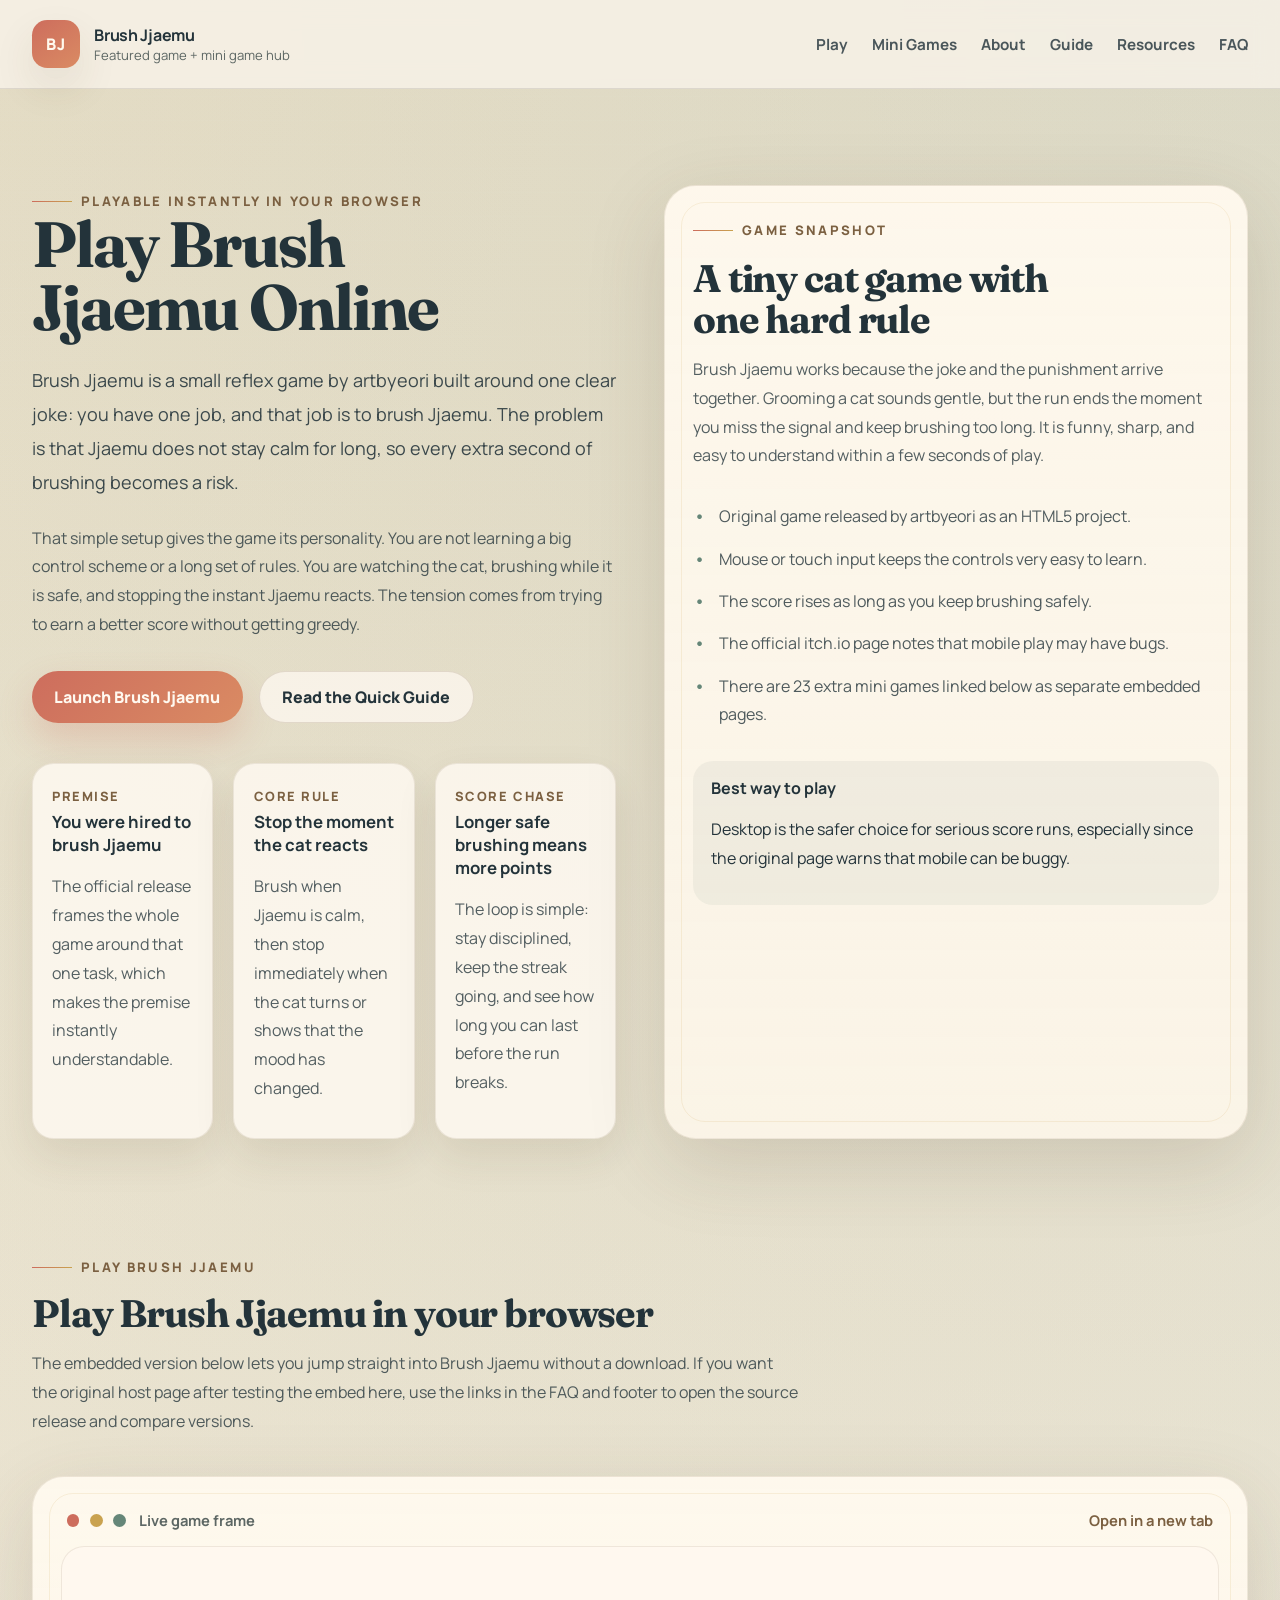
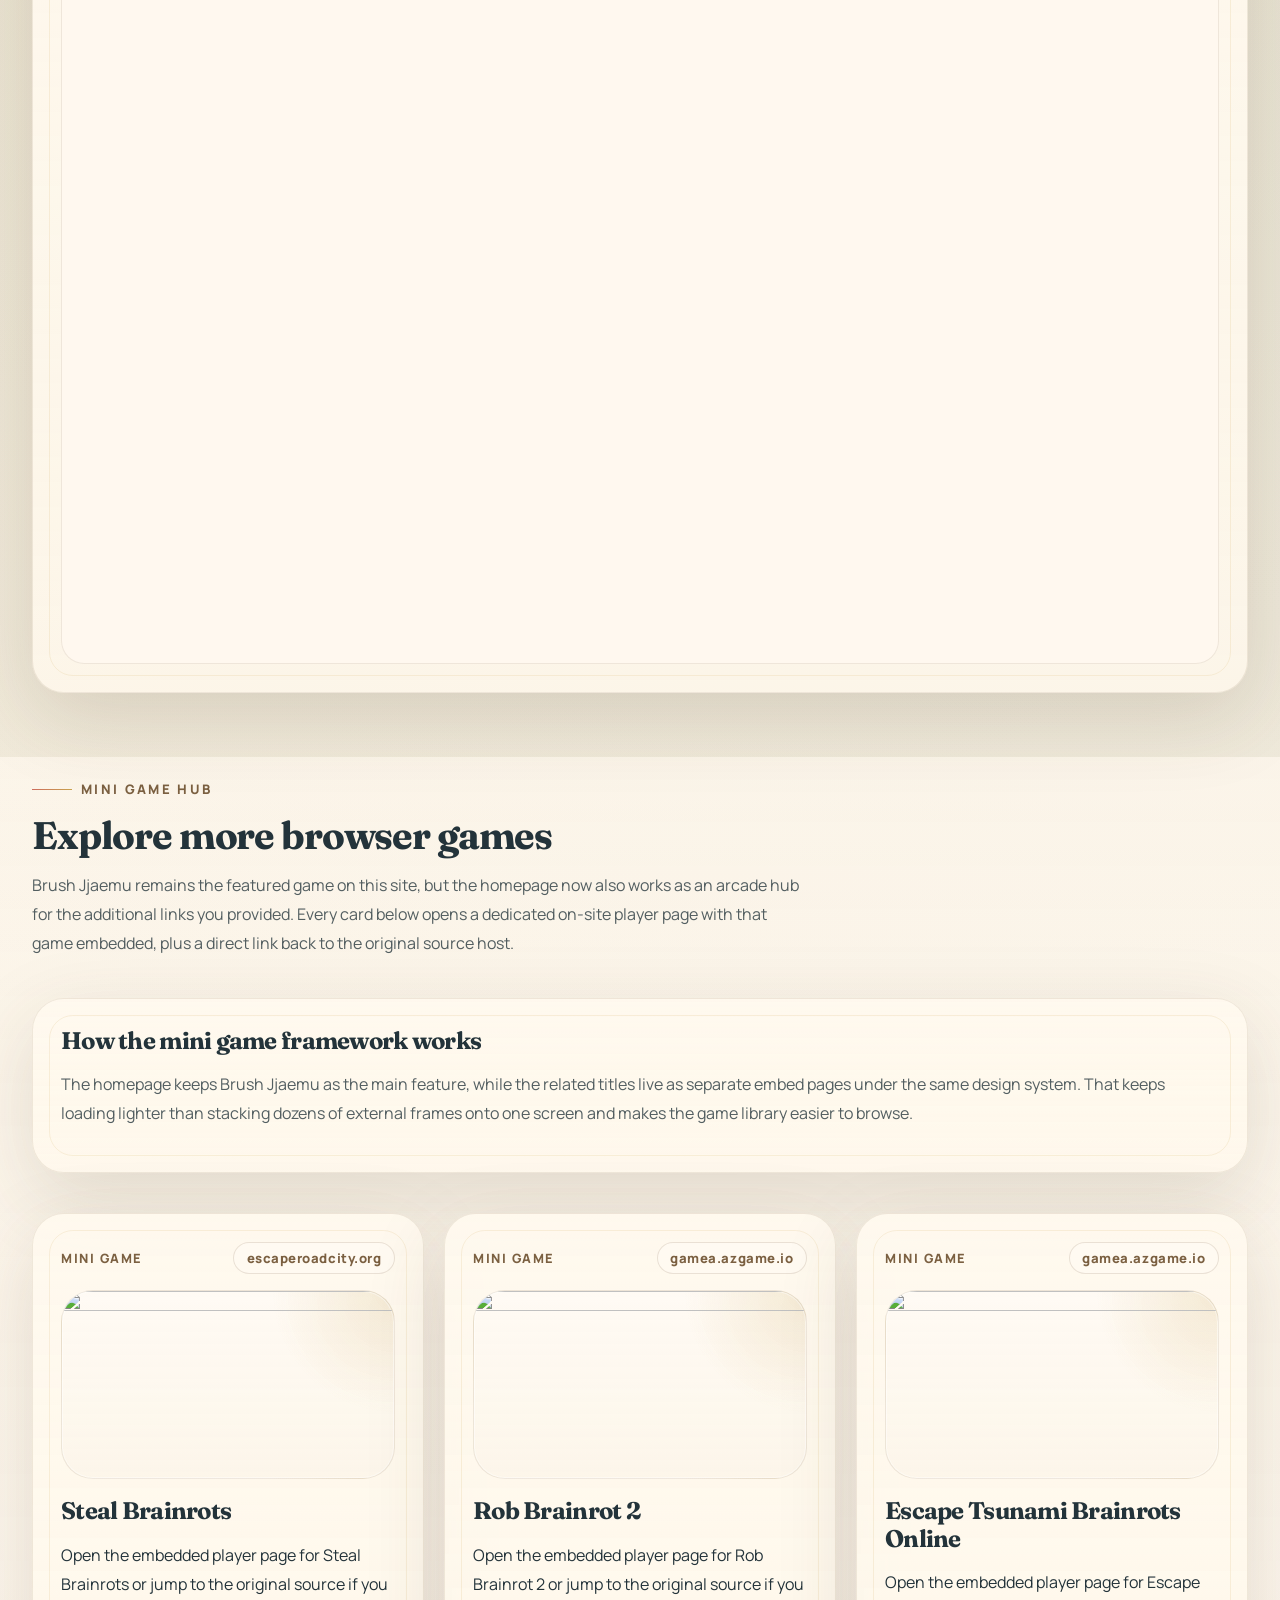
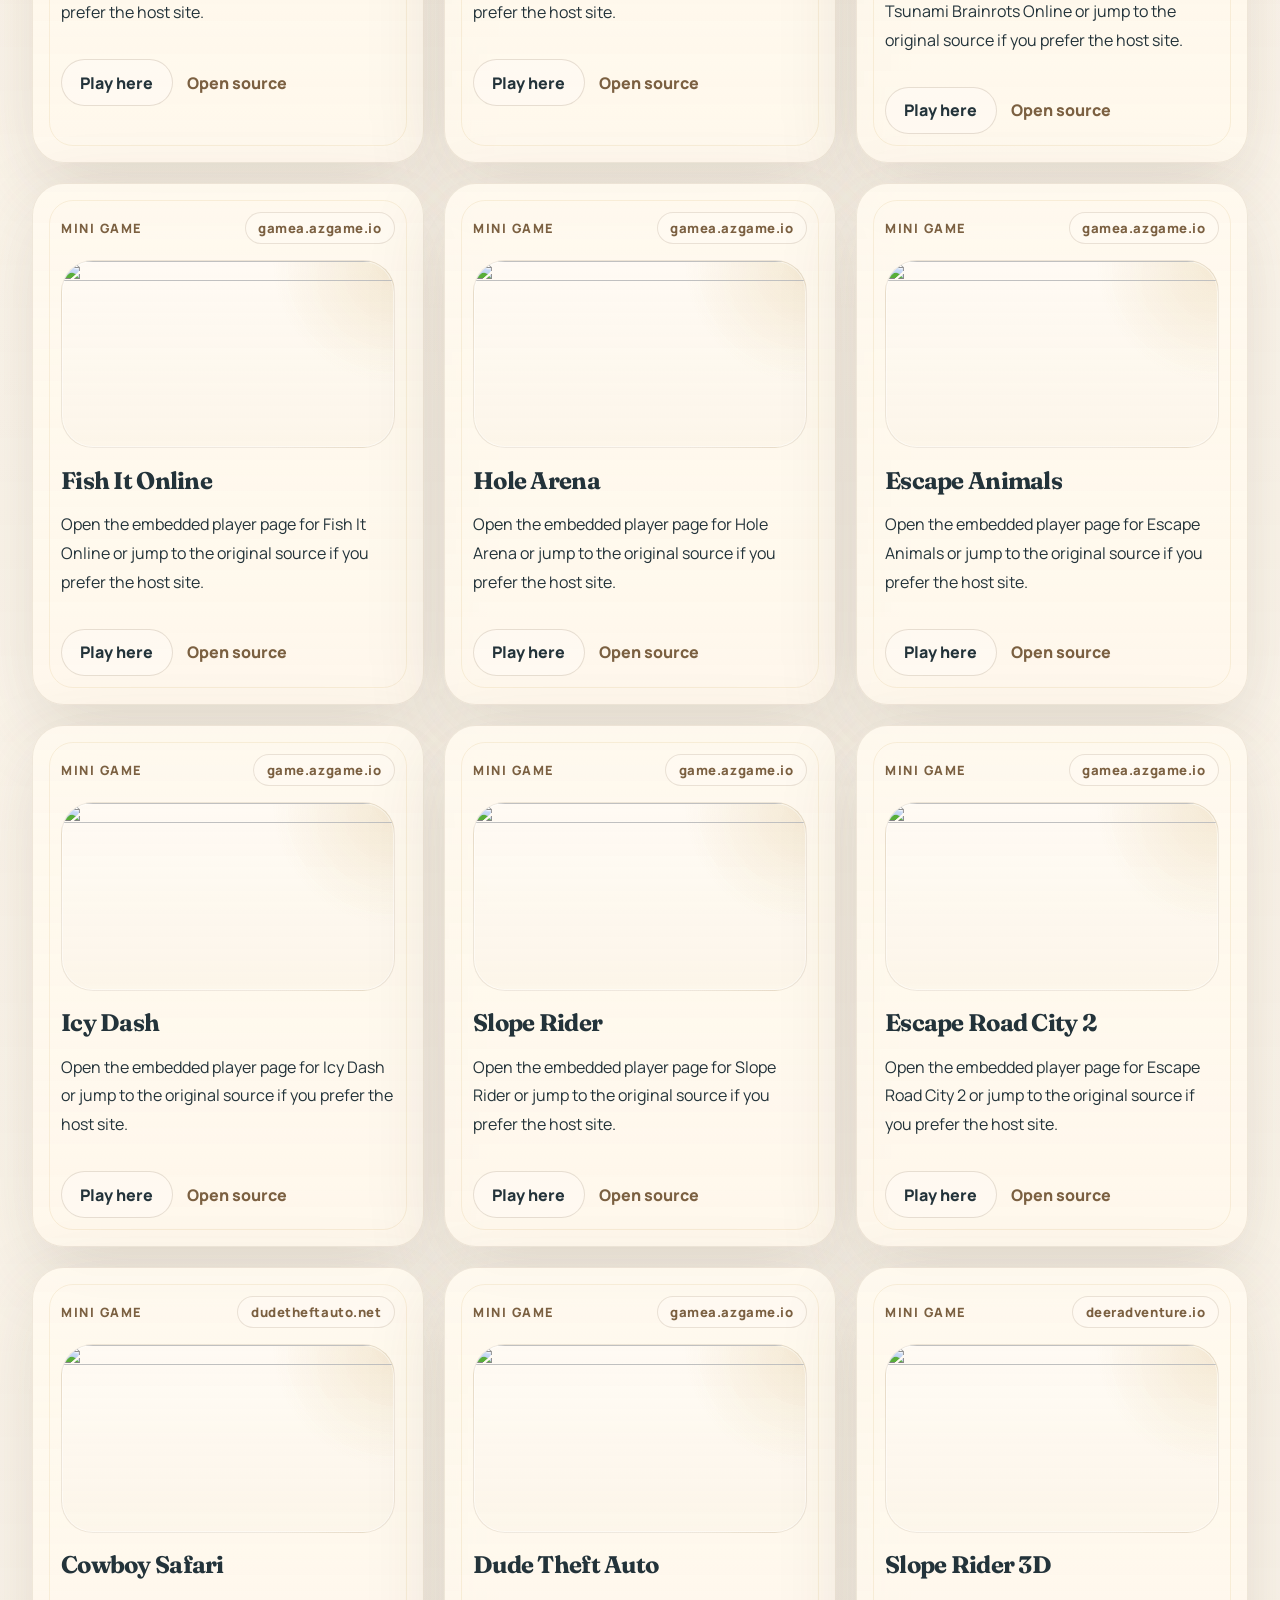
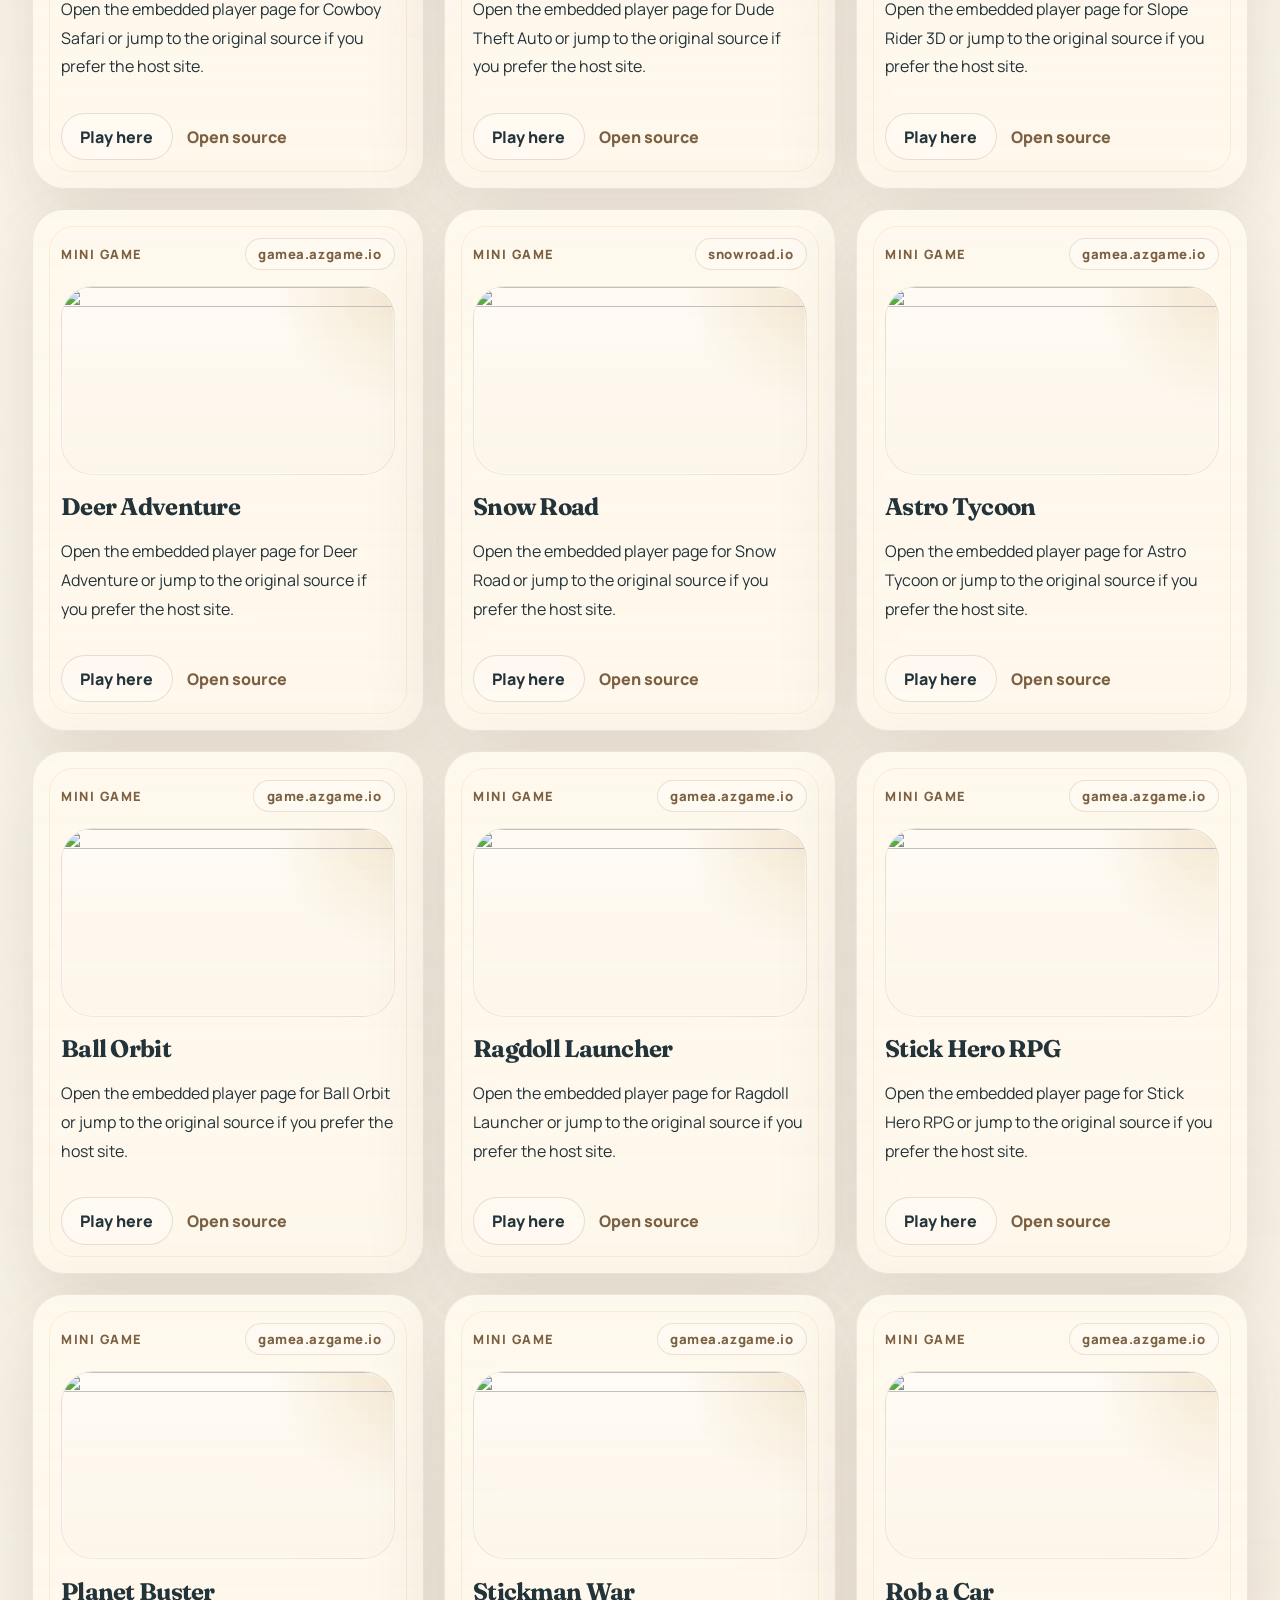
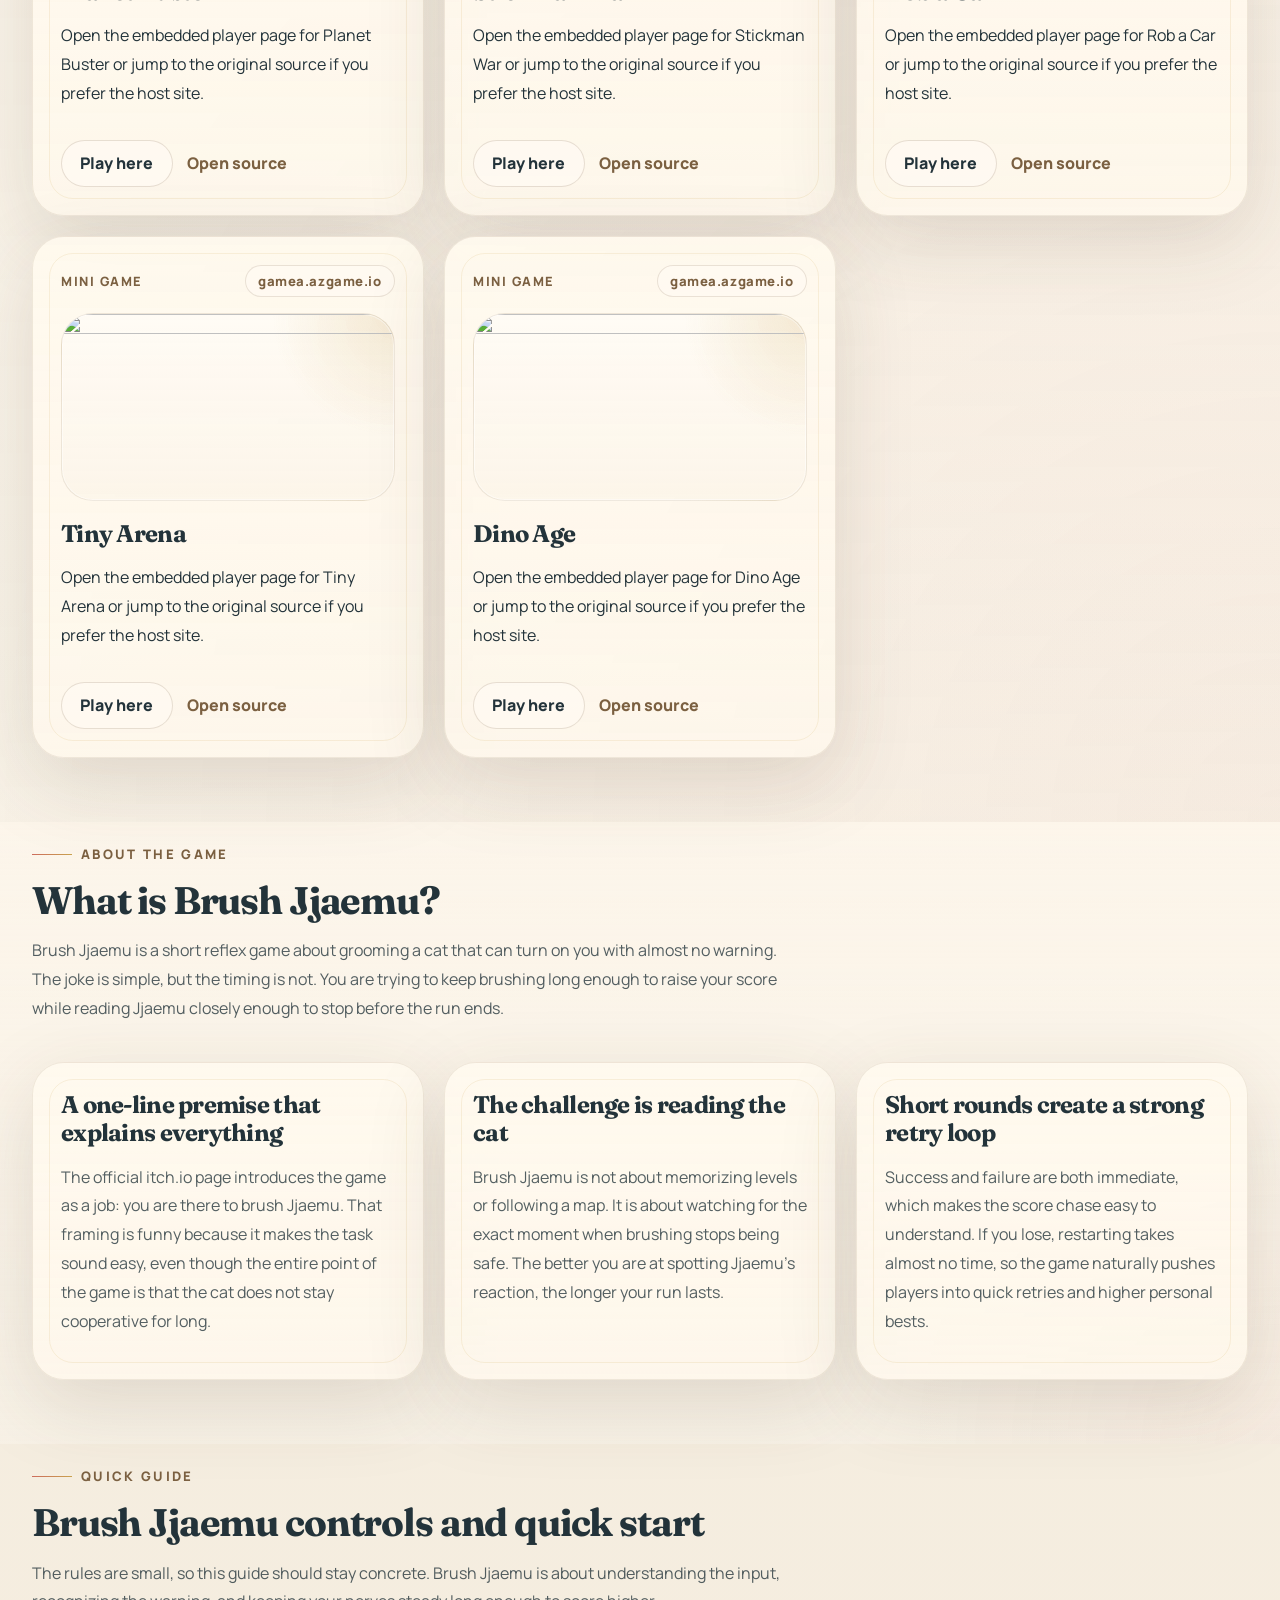
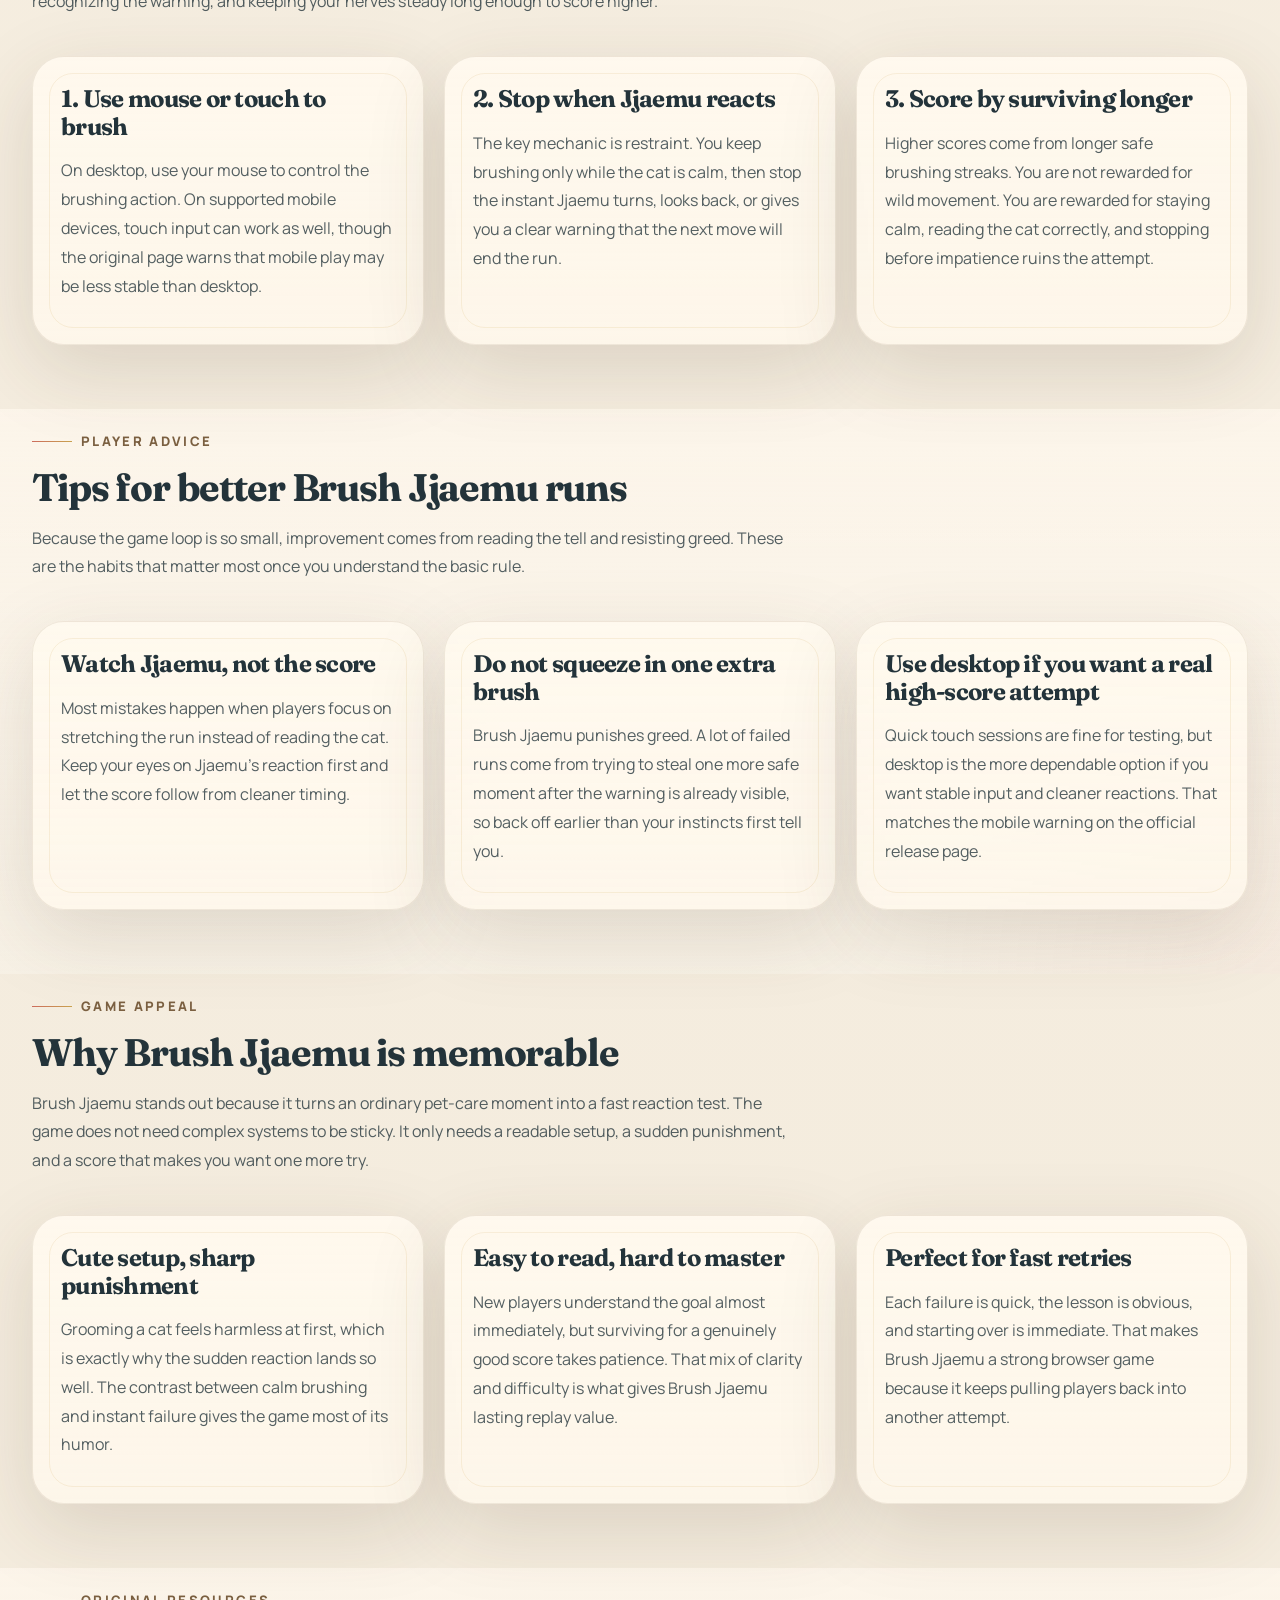
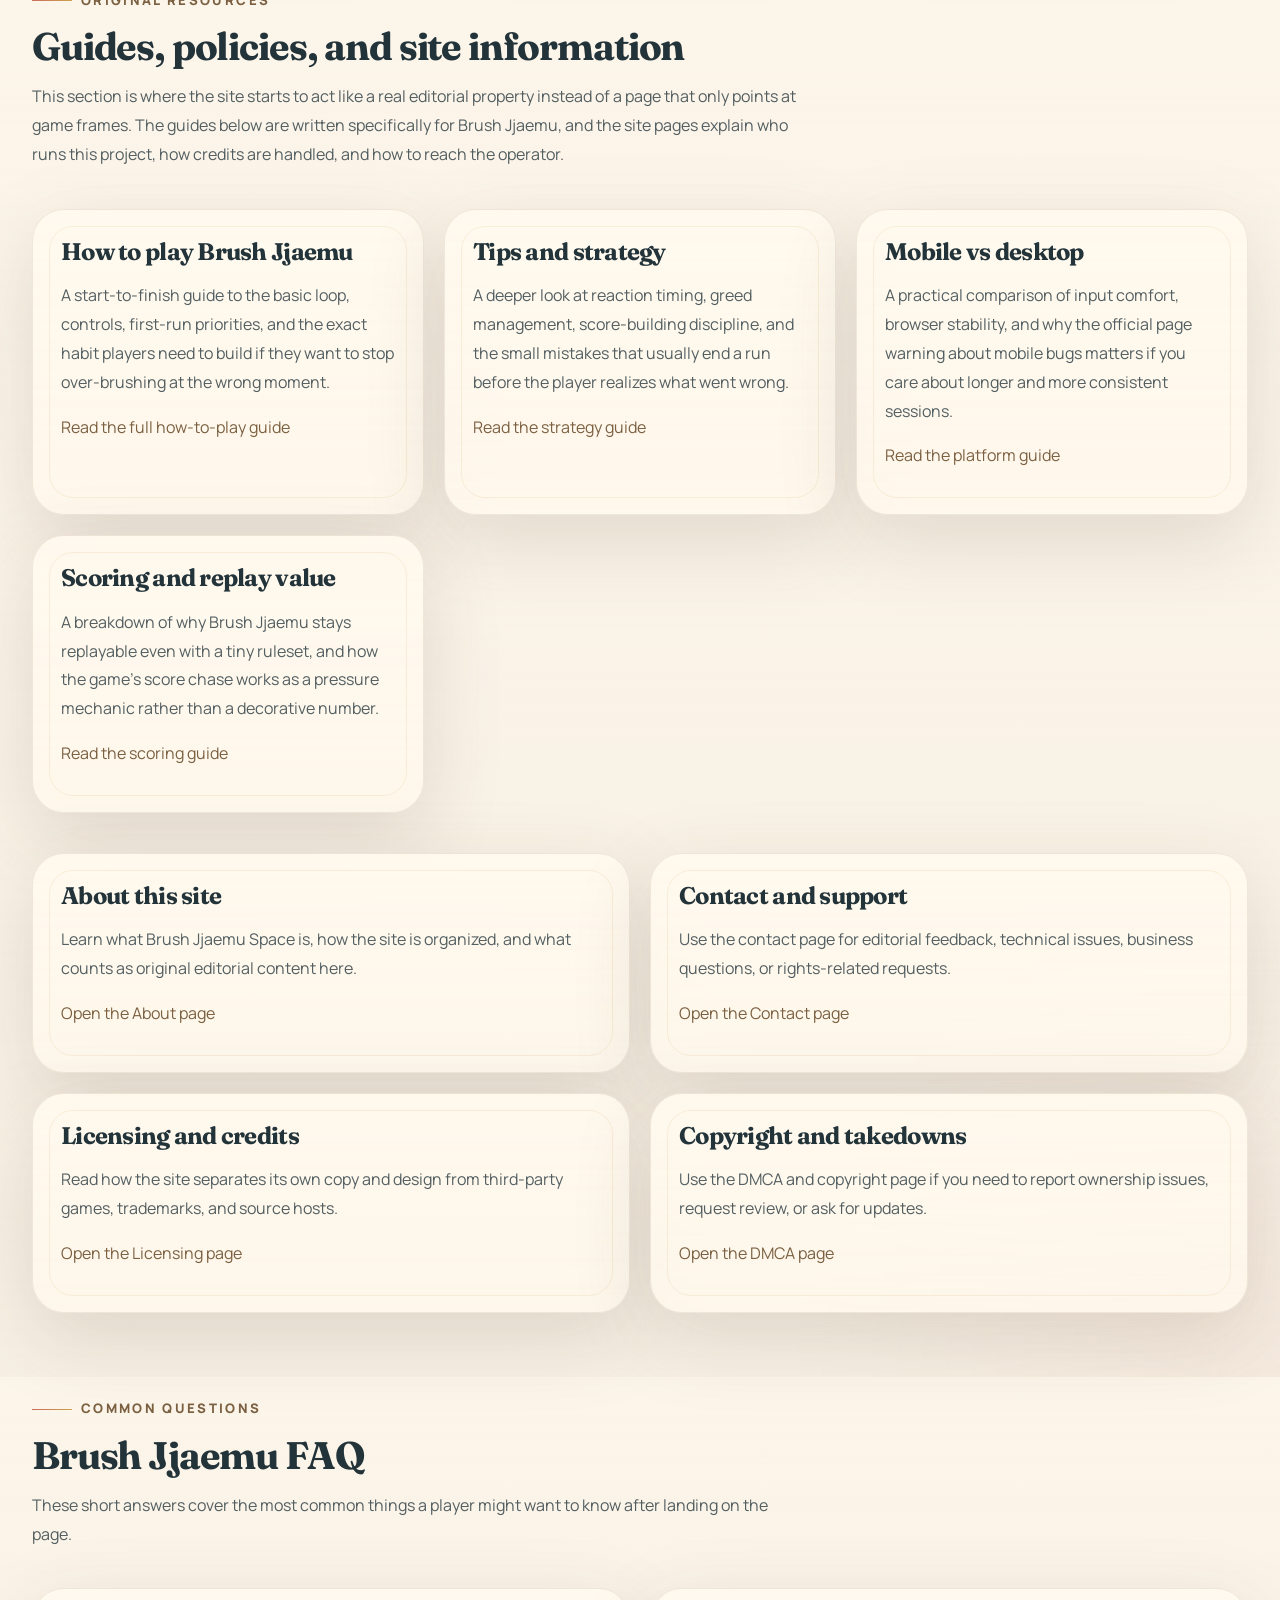
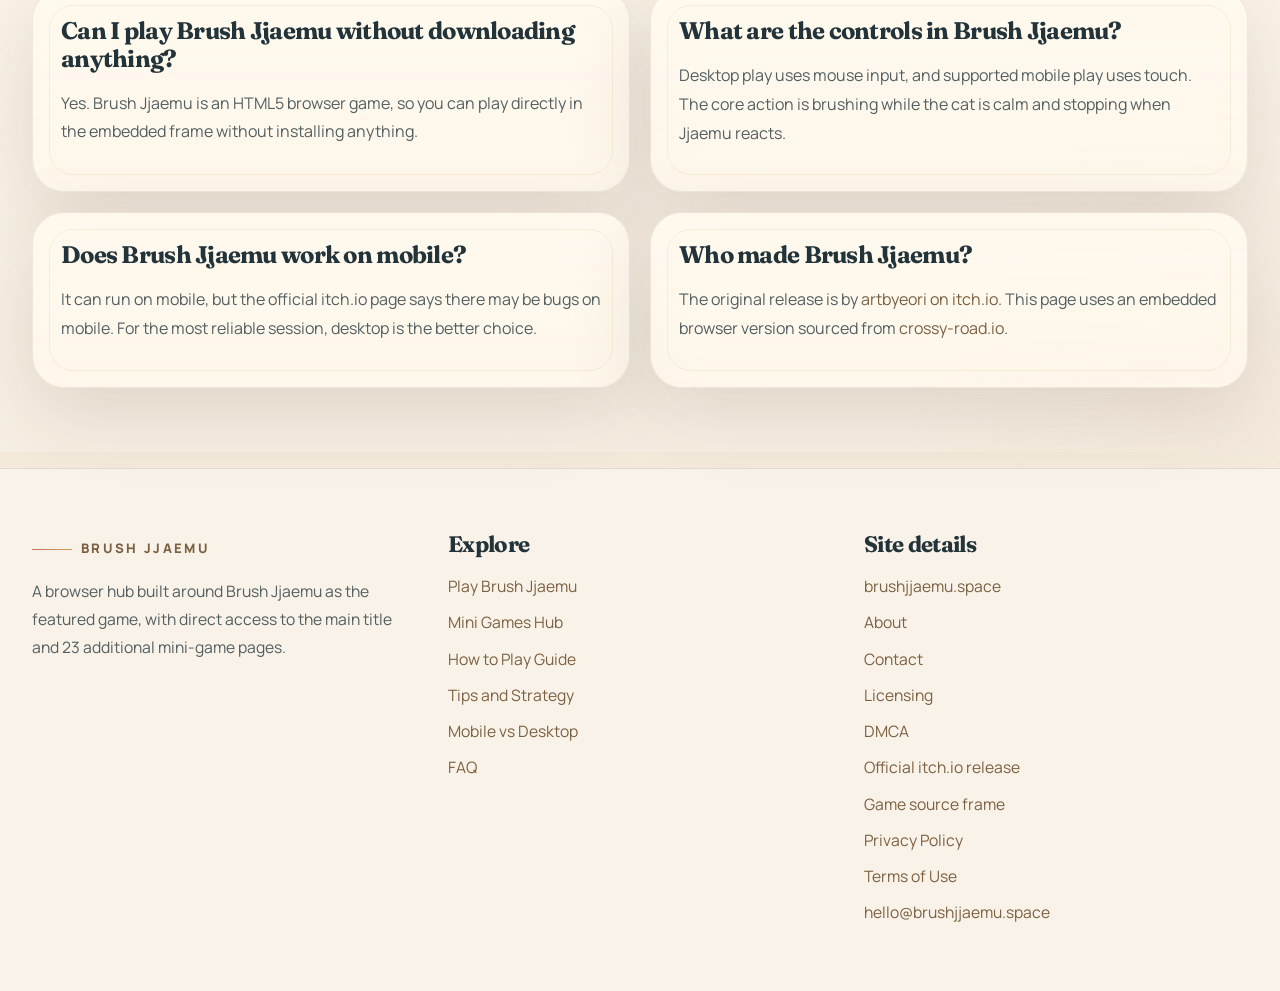
==== index.html @ f18685a0 "Add files via upload" ====
﻿<!DOCTYPE html>
<html lang="en-US">
<head>
  <meta charset="UTF-8">
  <meta name="viewport" content="width=device-width, initial-scale=1.0">
  <title>Brush Jjaemu | Play Online and Explore Mini Games</title>
  <meta
    name="description"
    content="Play Brush Jjaemu online, then explore 23 additional browser mini games through a static arcade hub with embedded player pages and source links."
  >
  <meta name="robots" content="index,follow,max-image-preview:large,max-snippet:-1,max-video-preview:-1">
  <meta name="theme-color" content="#f6efe2">
  <meta name="keywords" content="Brush Jjaemu, play Brush Jjaemu online, mini games hub, browser games, cat brushing game, reflex game, artbyeori">
  <link rel="canonical" href="https://brushjjaemu.space/">
  <link rel="icon" href="/favicon.svg" type="image/svg+xml">
  <link rel="preconnect" href="https://fonts.googleapis.com">
  <link rel="preconnect" href="https://fonts.gstatic.com" crossorigin>
  <link
    rel="stylesheet"
    href="https://fonts.googleapis.com/css2?family=Fraunces:opsz,wght@9..144,600;9..144,700&family=Manrope:wght@400;500;600;700;800&display=swap"
  >
  <meta property="og:locale" content="en_US">
  <meta property="og:type" content="website">
  <meta property="og:title" content="Brush Jjaemu | Play Online and Explore Mini Games">
  <meta
    property="og:description"
    content="Play Brush Jjaemu online as the featured title, then browse 23 additional mini games through dedicated embedded player pages."
  >
  <meta property="og:url" content="https://brushjjaemu.space/">
  <meta property="og:site_name" content="Brush Jjaemu">
  <meta name="twitter:card" content="summary_large_image">
  <meta name="twitter:title" content="Brush Jjaemu | Play Online and Explore Mini Games">
  <meta
    name="twitter:description"
    content="Play Brush Jjaemu online and use the on-site arcade hub to jump into 23 more browser mini games."
  >
  <link rel="stylesheet" href="styles.css">
</head>
<body>
  <a class="skip-link" href="#main-content">Skip to content</a>

  <div class="site-shell">
    <header class="site-header border-bottom">
      <div class="mx-auto flex max-w-7xl items-center justify-between px-6 py-5 lg:px-8">
        <a class="brand-lockup" href="/" aria-label="Brush Jjaemu home">
          <span class="brand-mark">BJ</span>
          <span class="brand-text">
            <strong>Brush Jjaemu</strong>
            <span>Featured game + mini game hub</span>
          </span>
        </a>

        <nav class="hidden md:flex nav-row" aria-label="Primary">
          <a class="nav-link" href="#play">Play</a>
          <a class="nav-link" href="#mini-games">Mini Games</a>
          <a class="nav-link" href="#about">About</a>
          <a class="nav-link" href="#guide">Guide</a>
          <a class="nav-link" href="#resources">Resources</a>
          <a class="nav-link" href="#faq">FAQ</a>
        </nav>
      </div>
    </header>

    <main id="main-content">
      <section class="hero-section">
        <div class="mx-auto grid max-w-7xl gap-12 px-6 py-16 lg:grid-cols-2 lg:px-8 lg:py-24">
          <div class="hero-copy">
            <p class="eyebrow">Playable instantly in your browser</p>
            <h1>Play Brush Jjaemu Online</h1>
            <p class="lead mt-6">
              Brush Jjaemu is a small reflex game by artbyeori built around one clear joke: you have one job, and that
              job is to brush Jjaemu. The problem is that Jjaemu does not stay calm for long, so every extra second of
              brushing becomes a risk.
            </p>
            <p class="body-copy mt-6">
              That simple setup gives the game its personality. You are not learning a big control scheme or a long set
              of rules. You are watching the cat, brushing while it is safe, and stopping the instant Jjaemu reacts.
              The tension comes from trying to earn a better score without getting greedy.
            </p>

            <div class="mt-8 cta-row">
              <a class="btn-primary" href="#play">Launch Brush Jjaemu</a>
              <a class="btn-secondary" href="#guide">Read the Quick Guide</a>
            </div>

            <div class="stats-grid mt-10">
              <article class="stat-card">
                <span class="stat-label">Premise</span>
                <strong>You were hired to brush Jjaemu</strong>
                <p>The official release frames the whole game around that one task, which makes the premise instantly understandable.</p>
              </article>
              <article class="stat-card">
                <span class="stat-label">Core rule</span>
                <strong>Stop the moment the cat reacts</strong>
                <p>Brush when Jjaemu is calm, then stop immediately when the cat turns or shows that the mood has changed.</p>
              </article>
              <article class="stat-card">
                <span class="stat-label">Score chase</span>
                <strong>Longer safe brushing means more points</strong>
                <p>The loop is simple: stay disciplined, keep the streak going, and see how long you can last before the run breaks.</p>
              </article>
            </div>
          </div>

          <aside class="hero-panel rounded-3xl">
            <p class="eyebrow">Game snapshot</p>
            <h2 class="panel-title">A tiny cat game with one hard rule</h2>
            <p class="body-copy mt-4">
              Brush Jjaemu works because the joke and the punishment arrive together. Grooming a cat sounds gentle, but
              the run ends the moment you miss the signal and keep brushing too long. It is funny, sharp, and easy to
              understand within a few seconds of play.
            </p>
            <ul class="feature-list mt-8">
              <li>Original game released by artbyeori as an HTML5 project.</li>
              <li>Mouse or touch input keeps the controls very easy to learn.</li>
              <li>The score rises as long as you keep brushing safely.</li>
              <li>The official itch.io page notes that mobile play may have bugs.</li>
              <li>There are 23 extra mini games linked below as separate embedded pages.</li>
            </ul>
            <div class="note-card mt-8">
              <strong>Best way to play</strong>
              <p>Desktop is the safer choice for serious score runs, especially since the original page warns that mobile can be buggy.</p>
            </div>
          </aside>
        </div>
      </section>

      <section id="play" class="section-shell">
        <div class="mx-auto max-w-7xl px-6 lg:px-8">
          <div class="section-intro max-w-3xl">
            <p class="eyebrow">Play Brush Jjaemu</p>
            <h2>Play Brush Jjaemu in your browser</h2>
            <p class="body-copy mt-4">
              The embedded version below lets you jump straight into Brush Jjaemu without a download. If you want the
              original host page after testing the embed here, use the links in the FAQ and footer to open the source
              release and compare versions.
            </p>
          </div>

          <div class="game-shell rounded-3xl mt-10">
            <div class="game-toolbar">
              <span class="toolbar-dot"></span>
              <span class="toolbar-dot"></span>
              <span class="toolbar-dot"></span>
              <span class="toolbar-label">Live game frame</span>
              <a class="toolbar-link" href="https://crossy-road.io/brush-jjaemu.embed" target="_blank" rel="noopener noreferrer">
                Open in a new tab
              </a>
            </div>
            <div class="iframe-wrap">
              <iframe
                src="https://crossy-road.io/brush-jjaemu.embed"
                title="Play Brush Jjaemu online"
                loading="eager"
                allowfullscreen
                referrerpolicy="strict-origin-when-cross-origin"
              ></iframe>
            </div>
          </div>
        </div>
      </section>

      <section id="mini-games" class="section-shell section-wash">
        <div class="mx-auto max-w-7xl px-6 lg:px-8">
          <div class="section-intro max-w-3xl">
            <p class="eyebrow">Mini game hub</p>
            <h2>Explore more browser games</h2>
            <p class="body-copy mt-4">
              Brush Jjaemu remains the featured game on this site, but the homepage now also works as an arcade hub for
              the additional links you provided. Every card below opens a dedicated on-site player page with that game
              embedded, plus a direct link back to the original source host.
            </p>
          </div>

          <div class="content-card rounded-3xl compact-card mt-10">
            <h3>How the mini game framework works</h3>
            <p>
              The homepage keeps Brush Jjaemu as the main feature, while the related titles live as separate embed pages
              under the same design system. That keeps loading lighter than stacking dozens of external frames onto one
              screen and makes the game library easier to browse.
            </p>
          </div>

          <div class="mini-game-grid mt-10">
            <article class="game-link-card rounded-3xl">
              <div class="game-link-top">
                <span class="stat-label">Mini game</span>
                <span class="source-badge">escaperoadcity.org</span>
              </div>
              <figure class="game-thumb rounded-3xl">
                <img src="images/game-covers/steal-brainrots.svg" alt="" loading="lazy" decoding="async">
              </figure>
              <h3>Steal Brainrots</h3>
              <p>Open the embedded player page for Steal Brainrots or jump to the original source if you prefer the host site.</p>
              <div class="link-row mt-8">
                <a class="btn-secondary small-btn" href="games/steal-brainrots.html">Play here</a>
                <a class="inline-link" href="https://gamea.azgame.io/steal-brainrots/" target="_blank" rel="noopener noreferrer">Open source</a>
              </div>
            </article>
            <article class="game-link-card rounded-3xl">
              <div class="game-link-top">
                <span class="stat-label">Mini game</span>
                <span class="source-badge">gamea.azgame.io</span>
              </div>
              <figure class="game-thumb rounded-3xl">
                <img src="images/game-covers/rob-brainrot-2.svg" alt="" loading="lazy" decoding="async">
              </figure>
              <h3>Rob Brainrot 2</h3>
              <p>Open the embedded player page for Rob Brainrot 2 or jump to the original source if you prefer the host site.</p>
              <div class="link-row mt-8">
                <a class="btn-secondary small-btn" href="games/rob-brainrot-2.html">Play here</a>
                <a class="inline-link" href="https://gamea.azgame.io/rob-brainrot-2/" target="_blank" rel="noopener noreferrer">Open source</a>
              </div>
            </article>
            <article class="game-link-card rounded-3xl">
              <div class="game-link-top">
                <span class="stat-label">Mini game</span>
                <span class="source-badge">gamea.azgame.io</span>
              </div>
              <figure class="game-thumb rounded-3xl">
                <img src="images/game-covers/escape-tsunami-brainrots-online.svg" alt="" loading="lazy" decoding="async">
              </figure>
              <h3>Escape Tsunami Brainrots Online</h3>
              <p>Open the embedded player page for Escape Tsunami Brainrots Online or jump to the original source if you prefer the host site.</p>
              <div class="link-row mt-8">
                <a class="btn-secondary small-btn" href="games/escape-tsunami-brainrots-online.html">Play here</a>
                <a class="inline-link" href="https://gamea.azgame.io/escape-tsunami-brainrots-online/" target="_blank" rel="noopener noreferrer">Open source</a>
              </div>
            </article>
            <article class="game-link-card rounded-3xl">
              <div class="game-link-top">
                <span class="stat-label">Mini game</span>
                <span class="source-badge">gamea.azgame.io</span>
              </div>
              <figure class="game-thumb rounded-3xl">
                <img src="images/game-covers/fish-it-online.svg" alt="" loading="lazy" decoding="async">
              </figure>
              <h3>Fish It Online</h3>
              <p>Open the embedded player page for Fish It Online or jump to the original source if you prefer the host site.</p>
              <div class="link-row mt-8">
                <a class="btn-secondary small-btn" href="games/fish-it-online.html">Play here</a>
                <a class="inline-link" href="https://gamea.azgame.io/fish-it-online/" target="_blank" rel="noopener noreferrer">Open source</a>
              </div>
            </article>
            <article class="game-link-card rounded-3xl">
              <div class="game-link-top">
                <span class="stat-label">Mini game</span>
                <span class="source-badge">gamea.azgame.io</span>
              </div>
              <figure class="game-thumb rounded-3xl">
                <img src="images/game-covers/hole-arena.svg" alt="" loading="lazy" decoding="async">
              </figure>
              <h3>Hole Arena</h3>
              <p>Open the embedded player page for Hole Arena or jump to the original source if you prefer the host site.</p>
              <div class="link-row mt-8">
                <a class="btn-secondary small-btn" href="games/hole-arena.html">Play here</a>
                <a class="inline-link" href="https://gamea.azgame.io/hole-arena/" target="_blank" rel="noopener noreferrer">Open source</a>
              </div>
            </article>
            <article class="game-link-card rounded-3xl">
              <div class="game-link-top">
                <span class="stat-label">Mini game</span>
                <span class="source-badge">gamea.azgame.io</span>
              </div>
              <figure class="game-thumb rounded-3xl">
                <img src="images/game-covers/escape-animals.svg" alt="" loading="lazy" decoding="async">
              </figure>
              <h3>Escape Animals</h3>
              <p>Open the embedded player page for Escape Animals or jump to the original source if you prefer the host site.</p>
              <div class="link-row mt-8">
                <a class="btn-secondary small-btn" href="games/escape-animals.html">Play here</a>
                <a class="inline-link" href="https://gamea.azgame.io/escape-animals/" target="_blank" rel="noopener noreferrer">Open source</a>
              </div>
            </article>
            <article class="game-link-card rounded-3xl">
              <div class="game-link-top">
                <span class="stat-label">Mini game</span>
                <span class="source-badge">game.azgame.io</span>
              </div>
              <figure class="game-thumb rounded-3xl">
                <img src="images/game-covers/icy-dash.svg" alt="" loading="lazy" decoding="async">
              </figure>
              <h3>Icy Dash</h3>
              <p>Open the embedded player page for Icy Dash or jump to the original source if you prefer the host site.</p>
              <div class="link-row mt-8">
                <a class="btn-secondary small-btn" href="games/icy-dash.html">Play here</a>
                <a class="inline-link" href="https://game.azgame.io/icy-dash/" target="_blank" rel="noopener noreferrer">Open source</a>
              </div>
            </article>
            <article class="game-link-card rounded-3xl">
              <div class="game-link-top">
                <span class="stat-label">Mini game</span>
                <span class="source-badge">game.azgame.io</span>
              </div>
              <figure class="game-thumb rounded-3xl">
                <img src="images/game-covers/slope-rider.svg" alt="" loading="lazy" decoding="async">
              </figure>
              <h3>Slope Rider</h3>
              <p>Open the embedded player page for Slope Rider or jump to the original source if you prefer the host site.</p>
              <div class="link-row mt-8">
                <a class="btn-secondary small-btn" href="games/slope-rider.html">Play here</a>
                <a class="inline-link" href="https://game.azgame.io/slope-rider/" target="_blank" rel="noopener noreferrer">Open source</a>
              </div>
            </article>
            <article class="game-link-card rounded-3xl">
              <div class="game-link-top">
                <span class="stat-label">Mini game</span>
                <span class="source-badge">gamea.azgame.io</span>
              </div>
              <figure class="game-thumb rounded-3xl">
                <img src="images/game-covers/escape-road-city-2.svg" alt="" loading="lazy" decoding="async">
              </figure>
              <h3>Escape Road City 2</h3>
              <p>Open the embedded player page for Escape Road City 2 or jump to the original source if you prefer the host site.</p>
              <div class="link-row mt-8">
                <a class="btn-secondary small-btn" href="games/escape-road-city-2.html">Play here</a>
                <a class="inline-link" href="https://escaperoadcity.org/escape-road-city-2" target="_blank" rel="noopener noreferrer">Open source</a>
              </div>
            </article>
            <article class="game-link-card rounded-3xl">
              <div class="game-link-top">
                <span class="stat-label">Mini game</span>
                <span class="source-badge">dudetheftauto.net</span>
              </div>
              <figure class="game-thumb rounded-3xl">
                <img src="images/game-covers/cowboy-safari.svg" alt="" loading="lazy" decoding="async">
              </figure>
              <h3>Cowboy Safari</h3>
              <p>Open the embedded player page for Cowboy Safari or jump to the original source if you prefer the host site.</p>
              <div class="link-row mt-8">
                <a class="btn-secondary small-btn" href="games/cowboy-safari.html">Play here</a>
                <a class="inline-link" href="https://gamea.azgame.io/cowboy-safari/" target="_blank" rel="noopener noreferrer">Open source</a>
              </div>
            </article>
            <article class="game-link-card rounded-3xl">
              <div class="game-link-top">
                <span class="stat-label">Mini game</span>
                <span class="source-badge">gamea.azgame.io</span>
              </div>
              <figure class="game-thumb rounded-3xl">
                <img src="images/game-covers/dude-theft-auto.svg" alt="" loading="lazy" decoding="async">
              </figure>
              <h3>Dude Theft Auto</h3>
              <p>Open the embedded player page for Dude Theft Auto or jump to the original source if you prefer the host site.</p>
              <div class="link-row mt-8">
                <a class="btn-secondary small-btn" href="games/dude-theft-auto.html">Play here</a>
                <a class="inline-link" href="https://dudetheftauto.net/" target="_blank" rel="noopener noreferrer">Open source</a>
              </div>
            </article>
            <article class="game-link-card rounded-3xl">
              <div class="game-link-top">
                <span class="stat-label">Mini game</span>
                <span class="source-badge">deeradventure.io</span>
              </div>
              <figure class="game-thumb rounded-3xl">
                <img src="images/game-covers/slope-rider-3d.svg" alt="" loading="lazy" decoding="async">
              </figure>
              <h3>Slope Rider 3D</h3>
              <p>Open the embedded player page for Slope Rider 3D or jump to the original source if you prefer the host site.</p>
              <div class="link-row mt-8">
                <a class="btn-secondary small-btn" href="games/slope-rider-3d.html">Play here</a>
                <a class="inline-link" href="https://gamea.azgame.io/slope-rider-3d/" target="_blank" rel="noopener noreferrer">Open source</a>
              </div>
            </article>
            <article class="game-link-card rounded-3xl">
              <div class="game-link-top">
                <span class="stat-label">Mini game</span>
                <span class="source-badge">gamea.azgame.io</span>
              </div>
              <figure class="game-thumb rounded-3xl">
                <img src="images/game-covers/deer-adventure.svg" alt="" loading="lazy" decoding="async">
              </figure>
              <h3>Deer Adventure</h3>
              <p>Open the embedded player page for Deer Adventure or jump to the original source if you prefer the host site.</p>
              <div class="link-row mt-8">
                <a class="btn-secondary small-btn" href="games/deer-adventure.html">Play here</a>
                <a class="inline-link" href="https://deeradventure.io/" target="_blank" rel="noopener noreferrer">Open source</a>
              </div>
            </article>
            <article class="game-link-card rounded-3xl">
              <div class="game-link-top">
                <span class="stat-label">Mini game</span>
                <span class="source-badge">snowroad.io</span>
              </div>
              <figure class="game-thumb rounded-3xl">
                <img src="images/game-covers/snow-road.svg" alt="" loading="lazy" decoding="async">
              </figure>
              <h3>Snow Road</h3>
              <p>Open the embedded player page for Snow Road or jump to the original source if you prefer the host site.</p>
              <div class="link-row mt-8">
                <a class="btn-secondary small-btn" href="games/snow-road.html">Play here</a>
                <a class="inline-link" href="https://snowroad.io/" target="_blank" rel="noopener noreferrer">Open source</a>
              </div>
            </article>
            <article class="game-link-card rounded-3xl">
              <div class="game-link-top">
                <span class="stat-label">Mini game</span>
                <span class="source-badge">gamea.azgame.io</span>
              </div>
              <figure class="game-thumb rounded-3xl">
                <img src="images/game-covers/astro-tycoon.svg" alt="" loading="lazy" decoding="async">
              </figure>
              <h3>Astro Tycoon</h3>
              <p>Open the embedded player page for Astro Tycoon or jump to the original source if you prefer the host site.</p>
              <div class="link-row mt-8">
                <a class="btn-secondary small-btn" href="games/astro-tycoon.html">Play here</a>
                <a class="inline-link" href="https://gamea.azgame.io/astro-tycoon/" target="_blank" rel="noopener noreferrer">Open source</a>
              </div>
            </article>
            <article class="game-link-card rounded-3xl">
              <div class="game-link-top">
                <span class="stat-label">Mini game</span>
                <span class="source-badge">game.azgame.io</span>
              </div>
              <figure class="game-thumb rounded-3xl">
                <img src="images/game-covers/ball-orbit.svg" alt="" loading="lazy" decoding="async">
              </figure>
              <h3>Ball Orbit</h3>
              <p>Open the embedded player page for Ball Orbit or jump to the original source if you prefer the host site.</p>
              <div class="link-row mt-8">
                <a class="btn-secondary small-btn" href="games/ball-orbit.html">Play here</a>
                <a class="inline-link" href="https://game.azgame.io/ball-orbit/" target="_blank" rel="noopener noreferrer">Open source</a>
              </div>
            </article>
            <article class="game-link-card rounded-3xl">
              <div class="game-link-top">
                <span class="stat-label">Mini game</span>
                <span class="source-badge">gamea.azgame.io</span>
              </div>
              <figure class="game-thumb rounded-3xl">
                <img src="images/game-covers/ragdoll-launcher.svg" alt="" loading="lazy" decoding="async">
              </figure>
              <h3>Ragdoll Launcher</h3>
              <p>Open the embedded player page for Ragdoll Launcher or jump to the original source if you prefer the host site.</p>
              <div class="link-row mt-8">
                <a class="btn-secondary small-btn" href="games/ragdoll-launcher.html">Play here</a>
                <a class="inline-link" href="https://gamea.azgame.io/ragdoll-launcher/" target="_blank" rel="noopener noreferrer">Open source</a>
              </div>
            </article>
            <article class="game-link-card rounded-3xl">
              <div class="game-link-top">
                <span class="stat-label">Mini game</span>
                <span class="source-badge">gamea.azgame.io</span>
              </div>
              <figure class="game-thumb rounded-3xl">
                <img src="images/game-covers/stick-hero-rpg.svg" alt="" loading="lazy" decoding="async">
              </figure>
              <h3>Stick Hero RPG</h3>
              <p>Open the embedded player page for Stick Hero RPG or jump to the original source if you prefer the host site.</p>
              <div class="link-row mt-8">
                <a class="btn-secondary small-btn" href="games/stick-hero-rpg.html">Play here</a>
                <a class="inline-link" href="https://gamea.azgame.io/stick-hero-rpg/" target="_blank" rel="noopener noreferrer">Open source</a>
              </div>
            </article>
            <article class="game-link-card rounded-3xl">
              <div class="game-link-top">
                <span class="stat-label">Mini game</span>
                <span class="source-badge">gamea.azgame.io</span>
              </div>
              <figure class="game-thumb rounded-3xl">
                <img src="images/game-covers/planet-buster.svg" alt="" loading="lazy" decoding="async">
              </figure>
              <h3>Planet Buster</h3>
              <p>Open the embedded player page for Planet Buster or jump to the original source if you prefer the host site.</p>
              <div class="link-row mt-8">
                <a class="btn-secondary small-btn" href="games/planet-buster.html">Play here</a>
                <a class="inline-link" href="https://gamea.azgame.io/planet-buster/" target="_blank" rel="noopener noreferrer">Open source</a>
              </div>
            </article>
            <article class="game-link-card rounded-3xl">
              <div class="game-link-top">
                <span class="stat-label">Mini game</span>
                <span class="source-badge">gamea.azgame.io</span>
              </div>
              <figure class="game-thumb rounded-3xl">
                <img src="images/game-covers/stickman-war.svg" alt="" loading="lazy" decoding="async">
              </figure>
              <h3>Stickman War</h3>
              <p>Open the embedded player page for Stickman War or jump to the original source if you prefer the host site.</p>
              <div class="link-row mt-8">
                <a class="btn-secondary small-btn" href="games/stickman-war.html">Play here</a>
                <a class="inline-link" href="https://gamea.azgame.io/stickman-war/" target="_blank" rel="noopener noreferrer">Open source</a>
              </div>
            </article>
            <article class="game-link-card rounded-3xl">
              <div class="game-link-top">
                <span class="stat-label">Mini game</span>
                <span class="source-badge">gamea.azgame.io</span>
              </div>
              <figure class="game-thumb rounded-3xl">
                <img src="images/game-covers/rob-a-car.svg" alt="" loading="lazy" decoding="async">
              </figure>
              <h3>Rob a Car</h3>
              <p>Open the embedded player page for Rob a Car or jump to the original source if you prefer the host site.</p>
              <div class="link-row mt-8">
                <a class="btn-secondary small-btn" href="games/rob-a-car.html">Play here</a>
                <a class="inline-link" href="https://gamea.azgame.io/rob-a-car/" target="_blank" rel="noopener noreferrer">Open source</a>
              </div>
            </article>
            <article class="game-link-card rounded-3xl">
              <div class="game-link-top">
                <span class="stat-label">Mini game</span>
                <span class="source-badge">gamea.azgame.io</span>
              </div>
              <figure class="game-thumb rounded-3xl">
                <img src="images/game-covers/tiny-arena.svg" alt="" loading="lazy" decoding="async">
              </figure>
              <h3>Tiny Arena</h3>
              <p>Open the embedded player page for Tiny Arena or jump to the original source if you prefer the host site.</p>
              <div class="link-row mt-8">
                <a class="btn-secondary small-btn" href="games/tiny-arena.html">Play here</a>
                <a class="inline-link" href="https://gamea.azgame.io/tiny-arena/" target="_blank" rel="noopener noreferrer">Open source</a>
              </div>
            </article>
            <article class="game-link-card rounded-3xl">
              <div class="game-link-top">
                <span class="stat-label">Mini game</span>
                <span class="source-badge">gamea.azgame.io</span>
              </div>
              <figure class="game-thumb rounded-3xl">
                <img src="images/game-covers/dino-age.svg" alt="" loading="lazy" decoding="async">
              </figure>
              <h3>Dino Age</h3>
              <p>Open the embedded player page for Dino Age or jump to the original source if you prefer the host site.</p>
              <div class="link-row mt-8">
                <a class="btn-secondary small-btn" href="games/dino-age.html">Play here</a>
                <a class="inline-link" href="https://gamea.azgame.io/dino-age/" target="_blank" rel="noopener noreferrer">Open source</a>
              </div>
            </article>
          </div>
        </div>
      </section>

      <section id="about" class="section-shell section-wash">
        <div class="mx-auto max-w-7xl px-6 lg:px-8">
          <div class="section-intro max-w-3xl">
            <p class="eyebrow">About the game</p>
            <h2>What is Brush Jjaemu?</h2>
            <p class="body-copy mt-4">
              Brush Jjaemu is a short reflex game about grooming a cat that can turn on you with almost no warning. The
              joke is simple, but the timing is not. You are trying to keep brushing long enough to raise your score
              while reading Jjaemu closely enough to stop before the run ends.
            </p>
          </div>

          <div class="card-grid mt-10">
            <article class="content-card rounded-3xl">
              <h3>A one-line premise that explains everything</h3>
              <p>
                The official itch.io page introduces the game as a job: you are there to brush Jjaemu. That framing is
                funny because it makes the task sound easy, even though the entire point of the game is that the cat
                does not stay cooperative for long.
              </p>
            </article>
            <article class="content-card rounded-3xl">
              <h3>The challenge is reading the cat</h3>
              <p>
                Brush Jjaemu is not about memorizing levels or following a map. It is about watching for the exact
                moment when brushing stops being safe. The better you are at spotting Jjaemu's reaction, the longer your
                run lasts.
              </p>
            </article>
            <article class="content-card rounded-3xl">
              <h3>Short rounds create a strong retry loop</h3>
              <p>
                Success and failure are both immediate, which makes the score chase easy to understand. If you lose,
                restarting takes almost no time, so the game naturally pushes players into quick retries and higher
                personal bests.
              </p>
            </article>
          </div>
        </div>
      </section>

      <section id="guide" class="section-shell">
        <div class="mx-auto max-w-7xl px-6 lg:px-8">
          <div class="section-intro max-w-3xl">
            <p class="eyebrow">Quick guide</p>
            <h2>Brush Jjaemu controls and quick start</h2>
            <p class="body-copy mt-4">
              The rules are small, so this guide should stay concrete. Brush Jjaemu is about understanding the input,
              recognizing the warning, and keeping your nerves steady long enough to score higher.
            </p>
          </div>

          <div class="card-grid mt-10">
            <article class="content-card rounded-3xl">
              <h3>1. Use mouse or touch to brush</h3>
              <p>
                On desktop, use your mouse to control the brushing action. On supported mobile devices, touch input can
                work as well, though the original page warns that mobile play may be less stable than desktop.
              </p>
            </article>
            <article class="content-card rounded-3xl">
              <h3>2. Stop when Jjaemu reacts</h3>
              <p>
                The key mechanic is restraint. You keep brushing only while the cat is calm, then stop the instant
                Jjaemu turns, looks back, or gives you a clear warning that the next move will end the run.
              </p>
            </article>
            <article class="content-card rounded-3xl">
              <h3>3. Score by surviving longer</h3>
              <p>
                Higher scores come from longer safe brushing streaks. You are not rewarded for wild movement. You are
                rewarded for staying calm, reading the cat correctly, and stopping before impatience ruins the attempt.
              </p>
            </article>
          </div>
        </div>
      </section>

      <section class="section-shell section-wash">
        <div class="mx-auto max-w-7xl px-6 lg:px-8">
          <div class="section-intro max-w-3xl">
            <p class="eyebrow">Player advice</p>
            <h2>Tips for better Brush Jjaemu runs</h2>
            <p class="body-copy mt-4">
              Because the game loop is so small, improvement comes from reading the tell and resisting greed. These are
              the habits that matter most once you understand the basic rule.
            </p>
          </div>

          <div class="tips-grid mt-10">
            <article class="tip-card rounded-3xl">
              <h3>Watch Jjaemu, not the score</h3>
              <p>
                Most mistakes happen when players focus on stretching the run instead of reading the cat. Keep your eyes
                on Jjaemu's reaction first and let the score follow from cleaner timing.
              </p>
            </article>
            <article class="tip-card rounded-3xl">
              <h3>Do not squeeze in one extra brush</h3>
              <p>
                Brush Jjaemu punishes greed. A lot of failed runs come from trying to steal one more safe moment after
                the warning is already visible, so back off earlier than your instincts first tell you.
              </p>
            </article>
            <article class="tip-card rounded-3xl">
              <h3>Use desktop if you want a real high-score attempt</h3>
              <p>
                Quick touch sessions are fine for testing, but desktop is the more dependable option if you want stable
                input and cleaner reactions. That matches the mobile warning on the official release page.
              </p>
            </article>
          </div>
        </div>
      </section>

      <section class="section-shell">
        <div class="mx-auto max-w-7xl px-6 lg:px-8">
          <div class="section-intro max-w-3xl">
            <p class="eyebrow">Game appeal</p>
            <h2>Why Brush Jjaemu is memorable</h2>
            <p class="body-copy mt-4">
              Brush Jjaemu stands out because it turns an ordinary pet-care moment into a fast reaction test. The game
              does not need complex systems to be sticky. It only needs a readable setup, a sudden punishment, and a
              score that makes you want one more try.
            </p>
          </div>

          <div class="card-grid mt-10">
            <article class="content-card rounded-3xl">
              <h3>Cute setup, sharp punishment</h3>
              <p>
                Grooming a cat feels harmless at first, which is exactly why the sudden reaction lands so well. The
                contrast between calm brushing and instant failure gives the game most of its humor.
              </p>
            </article>
            <article class="content-card rounded-3xl">
              <h3>Easy to read, hard to master</h3>
              <p>
                New players understand the goal almost immediately, but surviving for a genuinely good score takes
                patience. That mix of clarity and difficulty is what gives Brush Jjaemu lasting replay value.
              </p>
            </article>
            <article class="content-card rounded-3xl">
              <h3>Perfect for fast retries</h3>
              <p>
                Each failure is quick, the lesson is obvious, and starting over is immediate. That makes Brush Jjaemu a
                strong browser game because it keeps pulling players back into another attempt.
              </p>
            </article>
          </div>
        </div>
      </section>

      <section id="resources" class="section-shell section-wash">
        <div class="mx-auto max-w-7xl px-6 lg:px-8">
          <div class="section-intro max-w-3xl">
            <p class="eyebrow">Original resources</p>
            <h2>Guides, policies, and site information</h2>
            <p class="body-copy mt-4">
              This section is where the site starts to act like a real editorial property instead of a page that only
              points at game frames. The guides below are written specifically for Brush Jjaemu, and the site pages
              explain who runs this project, how credits are handled, and how to reach the operator.
            </p>
          </div>

          <div class="card-grid mt-10">
            <article class="content-card rounded-3xl">
              <h3>How to play Brush Jjaemu</h3>
              <p>
                A start-to-finish guide to the basic loop, controls, first-run priorities, and the exact habit players
                need to build if they want to stop over-brushing at the wrong moment.
              </p>
              <p><a href="brush-jjaemu-how-to-play.html">Read the full how-to-play guide</a></p>
            </article>
            <article class="content-card rounded-3xl">
              <h3>Tips and strategy</h3>
              <p>
                A deeper look at reaction timing, greed management, score-building discipline, and the small mistakes
                that usually end a run before the player realizes what went wrong.
              </p>
              <p><a href="brush-jjaemu-tips-and-strategy.html">Read the strategy guide</a></p>
            </article>
            <article class="content-card rounded-3xl">
              <h3>Mobile vs desktop</h3>
              <p>
                A practical comparison of input comfort, browser stability, and why the official page warning about
                mobile bugs matters if you care about longer and more consistent sessions.
              </p>
              <p><a href="brush-jjaemu-mobile-vs-desktop.html">Read the platform guide</a></p>
            </article>
            <article class="content-card rounded-3xl">
              <h3>Scoring and replay value</h3>
              <p>
                A breakdown of why Brush Jjaemu stays replayable even with a tiny ruleset, and how the game's score
                chase works as a pressure mechanic rather than a decorative number.
              </p>
              <p><a href="brush-jjaemu-scoring-and-replay.html">Read the scoring guide</a></p>
            </article>
          </div>

          <div class="faq-grid mt-10">
            <article class="faq-card rounded-3xl">
              <h3>About this site</h3>
              <p>Learn what Brush Jjaemu Space is, how the site is organized, and what counts as original editorial content here.</p>
              <p><a href="about.html">Open the About page</a></p>
            </article>
            <article class="faq-card rounded-3xl">
              <h3>Contact and support</h3>
              <p>Use the contact page for editorial feedback, technical issues, business questions, or rights-related requests.</p>
              <p><a href="contact.html">Open the Contact page</a></p>
            </article>
            <article class="faq-card rounded-3xl">
              <h3>Licensing and credits</h3>
              <p>Read how the site separates its own copy and design from third-party games, trademarks, and source hosts.</p>
              <p><a href="licensing.html">Open the Licensing page</a></p>
            </article>
            <article class="faq-card rounded-3xl">
              <h3>Copyright and takedowns</h3>
              <p>Use the DMCA and copyright page if you need to report ownership issues, request review, or ask for updates.</p>
              <p><a href="dmca.html">Open the DMCA page</a></p>
            </article>
          </div>
        </div>
      </section>

      <section id="faq" class="section-shell section-wash">
        <div class="mx-auto max-w-7xl px-6 lg:px-8">
          <div class="section-intro max-w-3xl">
            <p class="eyebrow">Common questions</p>
            <h2>Brush Jjaemu FAQ</h2>
            <p class="body-copy mt-4">
              These short answers cover the most common things a player might want to know after landing on the page.
            </p>
          </div>

          <div class="faq-grid mt-10">
            <article class="faq-card rounded-3xl">
              <h3>Can I play Brush Jjaemu without downloading anything?</h3>
              <p>Yes. Brush Jjaemu is an HTML5 browser game, so you can play directly in the embedded frame without installing anything.</p>
            </article>
            <article class="faq-card rounded-3xl">
              <h3>What are the controls in Brush Jjaemu?</h3>
              <p>Desktop play uses mouse input, and supported mobile play uses touch. The core action is brushing while the cat is calm and stopping when Jjaemu reacts.</p>
            </article>
            <article class="faq-card rounded-3xl">
              <h3>Does Brush Jjaemu work on mobile?</h3>
              <p>
                It can run on mobile, but the official itch.io page says there may be bugs on mobile. For the most
                reliable session, desktop is the better choice.
              </p>
            </article>
            <article class="faq-card rounded-3xl">
              <h3>Who made Brush Jjaemu?</h3>
              <p>
                The original release is by <a href="https://byeorisim.itch.io/brush-jjaemu" target="_blank" rel="noopener noreferrer">artbyeori on itch.io</a>. This page uses an embedded browser version sourced from <a href="https://crossy-road.io/brush-jjaemu.embed" target="_blank" rel="noopener noreferrer">crossy-road.io</a>.
              </p>
            </article>
          </div>
        </div>
      </section>
    </main>

    <footer class="site-footer border-top">
      <div class="mx-auto grid max-w-7xl gap-8 px-6 py-16 lg:grid-cols-3 lg:px-8">
        <div>
          <p class="eyebrow">Brush Jjaemu</p>
          <p class="footer-copy">
            A browser hub built around Brush Jjaemu as the featured game, with direct access to the main title and 23 additional mini-game pages.
          </p>
        </div>
        <div>
          <h2 class="footer-title">Explore</h2>
          <ul class="footer-list">
            <li><a href="#play">Play Brush Jjaemu</a></li>
            <li><a href="#mini-games">Mini Games Hub</a></li>
            <li><a href="brush-jjaemu-how-to-play.html">How to Play Guide</a></li>
            <li><a href="brush-jjaemu-tips-and-strategy.html">Tips and Strategy</a></li>
            <li><a href="brush-jjaemu-mobile-vs-desktop.html">Mobile vs Desktop</a></li>
            <li><a href="#faq">FAQ</a></li>
          </ul>
        </div>
        <div>
          <h2 class="footer-title">Site details</h2>
          <ul class="footer-list">
            <li><a href="https://brushjjaemu.space/">brushjjaemu.space</a></li>
            <li><a href="about.html">About</a></li>
            <li><a href="contact.html">Contact</a></li>
            <li><a href="licensing.html">Licensing</a></li>
            <li><a href="dmca.html">DMCA</a></li>
            <li><a href="https://byeorisim.itch.io/brush-jjaemu" target="_blank" rel="noopener noreferrer">Official itch.io release</a></li>
            <li><a href="https://crossy-road.io/brush-jjaemu.embed" target="_blank" rel="noopener noreferrer">Game source frame</a></li>
            <li><a href="privacy-policy.html">Privacy Policy</a></li>
            <li><a href="terms-of-use.html">Terms of Use</a></li>
            <li><a href="mailto:hello@brushjjaemu.space">hello@brushjjaemu.space</a></li>
          </ul>
        </div>
      </div>
    </footer>
  </div>
</body>
</html>
---- styles.css ----
:root {
  --paper: #f6efe2;
  --paper-soft: #fbf7ef;
  --paper-deep: #e8d7b5;
  --ink: #23333a;
  --muted: #5d6764;
  --line: rgba(51, 51, 51, 0.12);
  --card: rgba(255, 252, 246, 0.82);
  --card-strong: rgba(255, 249, 238, 0.95);
  --accent-red: #cd6d5d;
  --accent-green: #658678;
  --accent-gold: #c9a24f;
  --accent-brown: #7b6041;
  --shadow: 0 24px 80px rgba(76, 55, 31, 0.15);
  --shadow-soft: 0 18px 40px rgba(76, 55, 31, 0.1);
  --radius-xl: 1.5rem;
  --radius-2xl: 2rem;
}

*,
*::before,
*::after {
  box-sizing: border-box;
}

html {
  scroll-behavior: smooth;
}

body {
  margin: 0;
  min-width: 320px;
  font-family: "Manrope", "Segoe UI", sans-serif;
  color: var(--ink);
  background:
    radial-gradient(circle at top left, rgba(201, 162, 79, 0.18), transparent 30%),
    radial-gradient(circle at top right, rgba(101, 134, 120, 0.18), transparent 26%),
    linear-gradient(180deg, #f9f4ea 0%, #f6efe2 45%, #f3eadb 100%);
}

body::before {
  content: "";
  position: fixed;
  inset: 0;
  pointer-events: none;
  background-image:
    linear-gradient(rgba(255, 255, 255, 0.16) 1px, transparent 1px),
    linear-gradient(90deg, rgba(255, 255, 255, 0.1) 1px, transparent 1px);
  background-size: 24px 24px;
  opacity: 0.18;
}

img,
svg,
iframe {
  display: block;
  max-width: 100%;
}

a {
  color: inherit;
  text-decoration: none;
}

p,
li {
  font-size: 1rem;
  line-height: 1.8;
}

h1,
h2,
h3 {
  margin: 0;
  font-family: "Fraunces", Georgia, serif;
  letter-spacing: -0.03em;
}

h1 {
  font-size: clamp(2.8rem, 5vw, 5.1rem);
  line-height: 0.98;
  max-width: 11ch;
}

h2 {
  font-size: clamp(2rem, 3vw, 3.1rem);
  line-height: 1.05;
}

h3 {
  font-size: 1.5rem;
  line-height: 1.15;
}

.skip-link {
  position: absolute;
  left: 1rem;
  top: -4rem;
  z-index: 100;
  padding: 0.75rem 1rem;
  border-radius: 999px;
  background: var(--ink);
  color: #fff;
  transition: top 0.2s ease;
}

.skip-link:focus {
  top: 1rem;
}

.site-shell {
  position: relative;
}

.site-header,
.site-footer {
  position: relative;
  z-index: 2;
  backdrop-filter: blur(12px);
  background: rgba(250, 245, 237, 0.74);
}

.border-bottom {
  border-bottom: 1px solid var(--line);
}

.border-top {
  border-top: 1px solid var(--line);
}

.brand-lockup {
  display: inline-flex;
  align-items: center;
  gap: 0.9rem;
}

.brand-mark {
  display: inline-grid;
  place-items: center;
  width: 3rem;
  height: 3rem;
  border-radius: 0.95rem;
  background: linear-gradient(145deg, var(--accent-red), #da8b63);
  color: #fff9ed;
  font-weight: 800;
  letter-spacing: 0.08em;
  box-shadow: var(--shadow-soft);
}

.brand-text {
  display: grid;
}

.brand-text strong {
  font-size: 1rem;
  letter-spacing: -0.02em;
}

.brand-text span {
  font-size: 0.82rem;
  color: var(--muted);
}

.nav-row {
  gap: 1.5rem;
  font-size: 0.95rem;
  font-weight: 700;
}

.nav-link {
  position: relative;
  color: rgba(35, 51, 58, 0.82);
}

.nav-link::after {
  content: "";
  position: absolute;
  left: 0;
  bottom: -0.35rem;
  width: 100%;
  height: 2px;
  transform: scaleX(0);
  transform-origin: center;
  background: linear-gradient(90deg, var(--accent-red), var(--accent-gold));
  transition: transform 0.2s ease;
}

.nav-link:hover::after,
.nav-link:focus-visible::after {
  transform: scaleX(1);
}

.hero-section {
  position: relative;
  z-index: 1;
}

.hero-copy,
.hero-panel,
.content-card,
.tip-card,
.faq-card,
.game-shell {
  position: relative;
}

.lead {
  max-width: 42rem;
  font-size: 1.125rem;
  line-height: 1.9;
  color: rgba(35, 51, 58, 0.88);
}

.body-copy {
  color: rgba(35, 51, 58, 0.78);
}

.eyebrow {
  display: inline-flex;
  align-items: center;
  gap: 0.55rem;
  margin: 0;
  color: var(--accent-brown);
  font-size: 0.82rem;
  font-weight: 800;
  letter-spacing: 0.18em;
  text-transform: uppercase;
}

.eyebrow::before {
  content: "";
  width: 2.5rem;
  height: 1px;
  background: linear-gradient(90deg, var(--accent-red), var(--accent-gold));
}

.cta-row {
  display: flex;
  flex-wrap: wrap;
  gap: 1rem;
}

.btn-primary,
.btn-secondary {
  display: inline-flex;
  align-items: center;
  justify-content: center;
  min-height: 3.25rem;
  padding: 0.9rem 1.4rem;
  border-radius: 999px;
  font-weight: 800;
  transition:
    transform 0.2s ease,
    box-shadow 0.2s ease,
    background 0.2s ease;
}

.btn-primary {
  background: linear-gradient(135deg, var(--accent-red), #da8b63);
  color: #fff9f0;
  box-shadow: 0 16px 35px rgba(205, 109, 93, 0.24);
}

.btn-secondary {
  border: 1px solid rgba(123, 96, 65, 0.18);
  background: rgba(255, 250, 243, 0.72);
}

.btn-primary:hover,
.btn-primary:focus-visible,
.btn-secondary:hover,
.btn-secondary:focus-visible {
  transform: translateY(-2px);
  box-shadow: 0 22px 44px rgba(76, 55, 31, 0.18);
}

.hero-panel,
.content-card,
.tip-card,
.faq-card,
.game-shell {
  padding: 1.75rem;
  border: 1px solid rgba(123, 96, 65, 0.12);
  background: linear-gradient(180deg, var(--card-strong), rgba(255, 248, 236, 0.82));
  box-shadow: var(--shadow);
}

.hero-panel::after,
.content-card::after,
.tip-card::after,
.faq-card::after,
.game-shell::after {
  content: "";
  position: absolute;
  inset: 1rem;
  border-radius: calc(var(--radius-2xl) - 0.5rem);
  border: 1px solid rgba(201, 162, 79, 0.14);
  pointer-events: none;
}

.panel-title {
  margin-top: 1rem;
  max-width: 14ch;
}

.feature-list {
  display: grid;
  gap: 0.85rem;
  margin: 0;
  padding: 0;
  list-style: none;
}

.feature-list li {
  position: relative;
  padding-left: 1.6rem;
  color: rgba(35, 51, 58, 0.8);
}

.feature-list li::before {
  content: "•";
  position: absolute;
  left: 0;
  top: 0;
  color: var(--accent-green);
  font-size: 1.25rem;
  line-height: 1.35;
}

.note-card {
  padding: 1rem 1.1rem;
  border-radius: 1.25rem;
  background: rgba(101, 134, 120, 0.08);
}

.note-card strong {
  display: block;
  margin-bottom: 0.2rem;
}

.stats-grid,
.card-grid,
.tips-grid,
.faq-grid {
  display: grid;
  gap: 1.25rem;
}

.stat-card {
  padding: 1.2rem;
  border-radius: 1.35rem;
  border: 1px solid rgba(123, 96, 65, 0.12);
  background: rgba(255, 250, 243, 0.8);
  box-shadow: var(--shadow-soft);
}

.stat-card strong {
  display: block;
  margin: 0.3rem 0 0.5rem;
  font-size: 1.05rem;
}

.stat-card p,
.content-card p,
.tip-card p,
.faq-card p,
.footer-copy {
  color: rgba(35, 51, 58, 0.78);
}

.stat-label {
  font-size: 0.8rem;
  font-weight: 800;
  letter-spacing: 0.12em;
  text-transform: uppercase;
  color: var(--accent-brown);
}

.section-shell {
  padding: 1rem 0 4rem;
}

.section-wash {
  background:
    linear-gradient(180deg, rgba(255, 248, 238, 0.74), rgba(255, 252, 246, 0.3)),
    radial-gradient(circle at bottom right, rgba(205, 109, 93, 0.08), transparent 26%);
}

.section-intro h2 {
  margin-top: 0.85rem;
}

.game-toolbar {
  display: flex;
  align-items: center;
  gap: 0.65rem;
  padding: 0.35rem 0.35rem 1rem;
}

.toolbar-dot {
  width: 0.8rem;
  height: 0.8rem;
  border-radius: 999px;
  background: rgba(123, 96, 65, 0.22);
}

.toolbar-dot:first-child {
  background: var(--accent-red);
}

.toolbar-dot:nth-child(2) {
  background: var(--accent-gold);
}

.toolbar-dot:nth-child(3) {
  background: var(--accent-green);
}

.toolbar-label {
  margin-left: 0.2rem;
  font-size: 0.92rem;
  font-weight: 700;
  color: var(--muted);
}

.toolbar-link {
  margin-left: auto;
  font-size: 0.92rem;
  font-weight: 700;
  color: var(--accent-brown);
}

.iframe-wrap {
  position: relative;
  overflow: hidden;
  border-radius: 1.45rem;
  background: #fff8ef;
  box-shadow: inset 0 0 0 1px rgba(123, 96, 65, 0.12);
}

.iframe-wrap::before {
  content: "";
  display: block;
  padding-top: 62%;
}

.iframe-wrap iframe {
  position: absolute;
  inset: 0;
  width: 100%;
  height: 100%;
  border: 0;
}

.content-card h3,
.tip-card h3,
.faq-card h3 {
  margin-bottom: 0.75rem;
}

.content-card a,
.legal-card a,
.faq-card a,
.footer-list a {
  color: var(--accent-brown);
}

.legal-card strong {
  color: var(--ink);
}

.legal-card li + li {
  margin-top: 0.45rem;
}

.site-footer {
  margin-top: 1rem;
}

.footer-title {
  font-size: 1.4rem;
}

.footer-list {
  display: grid;
  gap: 0.5rem;
  margin: 1rem 0 0;
  padding: 0;
  list-style: none;
}

.footer-list li,
.footer-copy {
  font-size: 0.98rem;
}

.btn-primary:focus-visible,
.btn-secondary:focus-visible,
.nav-link:focus-visible,
.toolbar-link:focus-visible,
.footer-list a:focus-visible {
  outline: 2px solid rgba(35, 51, 58, 0.3);
  outline-offset: 4px;
}

.mx-auto {
  margin-left: auto;
  margin-right: auto;
}

.max-w-7xl {
  max-width: 80rem;
}

.max-w-3xl {
  max-width: 48rem;
}

.px-6 {
  padding-left: 1.5rem;
  padding-right: 1.5rem;
}

.py-5 {
  padding-top: 1.25rem;
  padding-bottom: 1.25rem;
}

.py-16 {
  padding-top: 4rem;
  padding-bottom: 4rem;
}

.mt-4 {
  margin-top: 1rem;
}

.mt-6 {
  margin-top: 1.5rem;
}

.mt-8 {
  margin-top: 2rem;
}

.mt-10 {
  margin-top: 2.5rem;
}

.flex {
  display: flex;
}

.grid {
  display: grid;
}

.hidden {
  display: none;
}

.items-center {
  align-items: center;
}

.justify-between {
  justify-content: space-between;
}

.gap-12 {
  gap: 3rem;
}

.gap-8 {
  gap: 2rem;
}

.rounded-3xl {
  border-radius: var(--radius-2xl);
}

.legal-page {
  min-height: 100vh;
}

.legal-shell {
  padding: 3rem 0 5rem;
}

.legal-card {
  padding: 2rem;
  border: 1px solid rgba(123, 96, 65, 0.12);
  border-radius: var(--radius-2xl);
  background: linear-gradient(180deg, var(--card-strong), rgba(255, 248, 236, 0.82));
  box-shadow: var(--shadow);
}

.legal-card p + p,
.legal-card ul + p,
.legal-card h2 + p,
.legal-card h3 + p {
  margin-top: 0.9rem;
}

.legal-card h2 {
  margin-top: 2rem;
}

.legal-card h1 {
  max-width: 18ch;
  font-size: clamp(2.4rem, 4vw, 4.2rem);
}

.legal-card h3 {
  margin-top: 1.5rem;
}

.legal-card ul {
  margin: 1rem 0 0;
  padding-left: 1.25rem;
}

.legal-meta {
  color: var(--muted);
  font-size: 0.95rem;
}

.back-link {
  display: inline-flex;
  align-items: center;
  gap: 0.5rem;
  margin-top: 1.5rem;
  font-weight: 800;
  color: var(--accent-brown);
}

.page-hero-card,
.game-link-card {
  position: relative;
  padding: 1.75rem;
  border: 1px solid rgba(123, 96, 65, 0.12);
  background: linear-gradient(180deg, var(--card-strong), rgba(255, 248, 236, 0.82));
  box-shadow: var(--shadow);
}

.page-hero-card::after,
.game-link-card::after {
  content: "";
  position: absolute;
  inset: 1rem;
  border-radius: calc(var(--radius-2xl) - 0.5rem);
  border: 1px solid rgba(201, 162, 79, 0.14);
  pointer-events: none;
}

.page-hero-card h1 {
  max-width: 16ch;
}

.compact-card h3,
.compact-card h2 {
  margin-bottom: 0.75rem;
}

.mini-game-grid {
  display: grid;
  gap: 1.25rem;
}

.game-link-top {
  display: flex;
  align-items: center;
  justify-content: space-between;
  gap: 1rem;
}

.game-link-card h3 {
  margin-top: 0;
}

.game-thumb {
  position: relative;
  overflow: hidden;
  margin: 1rem 0 1.15rem;
  border: 1px solid rgba(123, 96, 65, 0.12);
  background:
    radial-gradient(circle at top right, rgba(201, 162, 79, 0.2), transparent 32%),
    linear-gradient(180deg, rgba(255, 251, 245, 0.92), rgba(252, 245, 233, 0.86));
  box-shadow: inset 0 0 0 1px rgba(255, 255, 255, 0.45);
}

.game-thumb img {
  width: 100%;
  aspect-ratio: 16 / 9;
  object-fit: cover;
}

.source-badge,
.info-chip {
  display: inline-flex;
  align-items: center;
  min-height: 2rem;
  padding: 0.35rem 0.8rem;
  border-radius: 999px;
  border: 1px solid rgba(123, 96, 65, 0.16);
  background: rgba(255, 250, 243, 0.78);
  color: var(--accent-brown);
  font-size: 0.82rem;
  font-weight: 800;
  letter-spacing: 0.04em;
}

.link-row {
  display: flex;
  flex-wrap: wrap;
  align-items: center;
  gap: 0.9rem;
}

.small-btn {
  min-height: 2.7rem;
  padding: 0.72rem 1.15rem;
}

.inline-link {
  font-weight: 800;
  color: var(--accent-brown);
}

.info-chip-row {
  display: flex;
  flex-wrap: wrap;
  gap: 0.75rem;
}

.embed-page-grid {
  display: grid;
  gap: 1.25rem;
  align-items: start;
}

.aside-stack {
  display: grid;
  gap: 1.25rem;
}

.subpage-section {
  padding-bottom: 0;
}

.pill-grid {
  display: flex;
  flex-wrap: wrap;
  gap: 0.8rem;
}

.mini-link {
  display: inline-flex;
  align-items: center;
  min-height: 2.7rem;
  padding: 0.7rem 1rem;
  border-radius: 999px;
  border: 1px solid rgba(123, 96, 65, 0.16);
  background: rgba(255, 250, 243, 0.78);
  color: rgba(35, 51, 58, 0.84);
  font-weight: 700;
  transition:
    transform 0.2s ease,
    box-shadow 0.2s ease,
    background 0.2s ease;
}

.mini-link:hover,
.mini-link:focus-visible,
.inline-link:hover,
.inline-link:focus-visible {
  transform: translateY(-1px);
}

.mini-link.current {
  border-color: transparent;
  background: linear-gradient(135deg, var(--accent-red), #da8b63);
  color: #fff9f0;
  box-shadow: 0 14px 28px rgba(205, 109, 93, 0.2);
}

@media (min-width: 640px) {
  .stats-grid,
  .card-grid,
  .tips-grid,
  .faq-grid,
  .mini-game-grid {
    grid-template-columns: repeat(2, minmax(0, 1fr));
  }
}

@media (min-width: 768px) {
  .md\:flex {
    display: flex;
  }
}

@media (min-width: 1024px) {
  .lg\:px-8 {
    padding-left: 2rem;
    padding-right: 2rem;
  }

  .lg\:py-24 {
    padding-top: 6rem;
    padding-bottom: 6rem;
  }

  .lg\:grid-cols-2 {
    grid-template-columns: repeat(2, minmax(0, 1fr));
  }

  .lg\:grid-cols-3,
  .stats-grid,
  .card-grid,
  .tips-grid,
  .mini-game-grid {
    grid-template-columns: repeat(3, minmax(0, 1fr));
  }

  .faq-grid {
    grid-template-columns: repeat(2, minmax(0, 1fr));
  }

  .embed-page-grid {
    grid-template-columns: minmax(0, 1.55fr) minmax(18rem, 0.8fr);
  }
}

@media (max-width: 767px) {
  body::before {
    opacity: 0.12;
  }

  .hero-panel,
  .content-card,
  .tip-card,
  .faq-card,
  .game-shell {
    padding: 1.25rem;
  }

  .toolbar-link {
    font-size: 0.84rem;
  }

  .toolbar-label {
    display: none;
  }

  .legal-card {
    padding: 1.4rem;
  }

  .page-hero-card,
  .game-link-card {
    padding: 1.3rem;
  }

  .game-link-top {
    align-items: flex-start;
    flex-direction: column;
  }
}
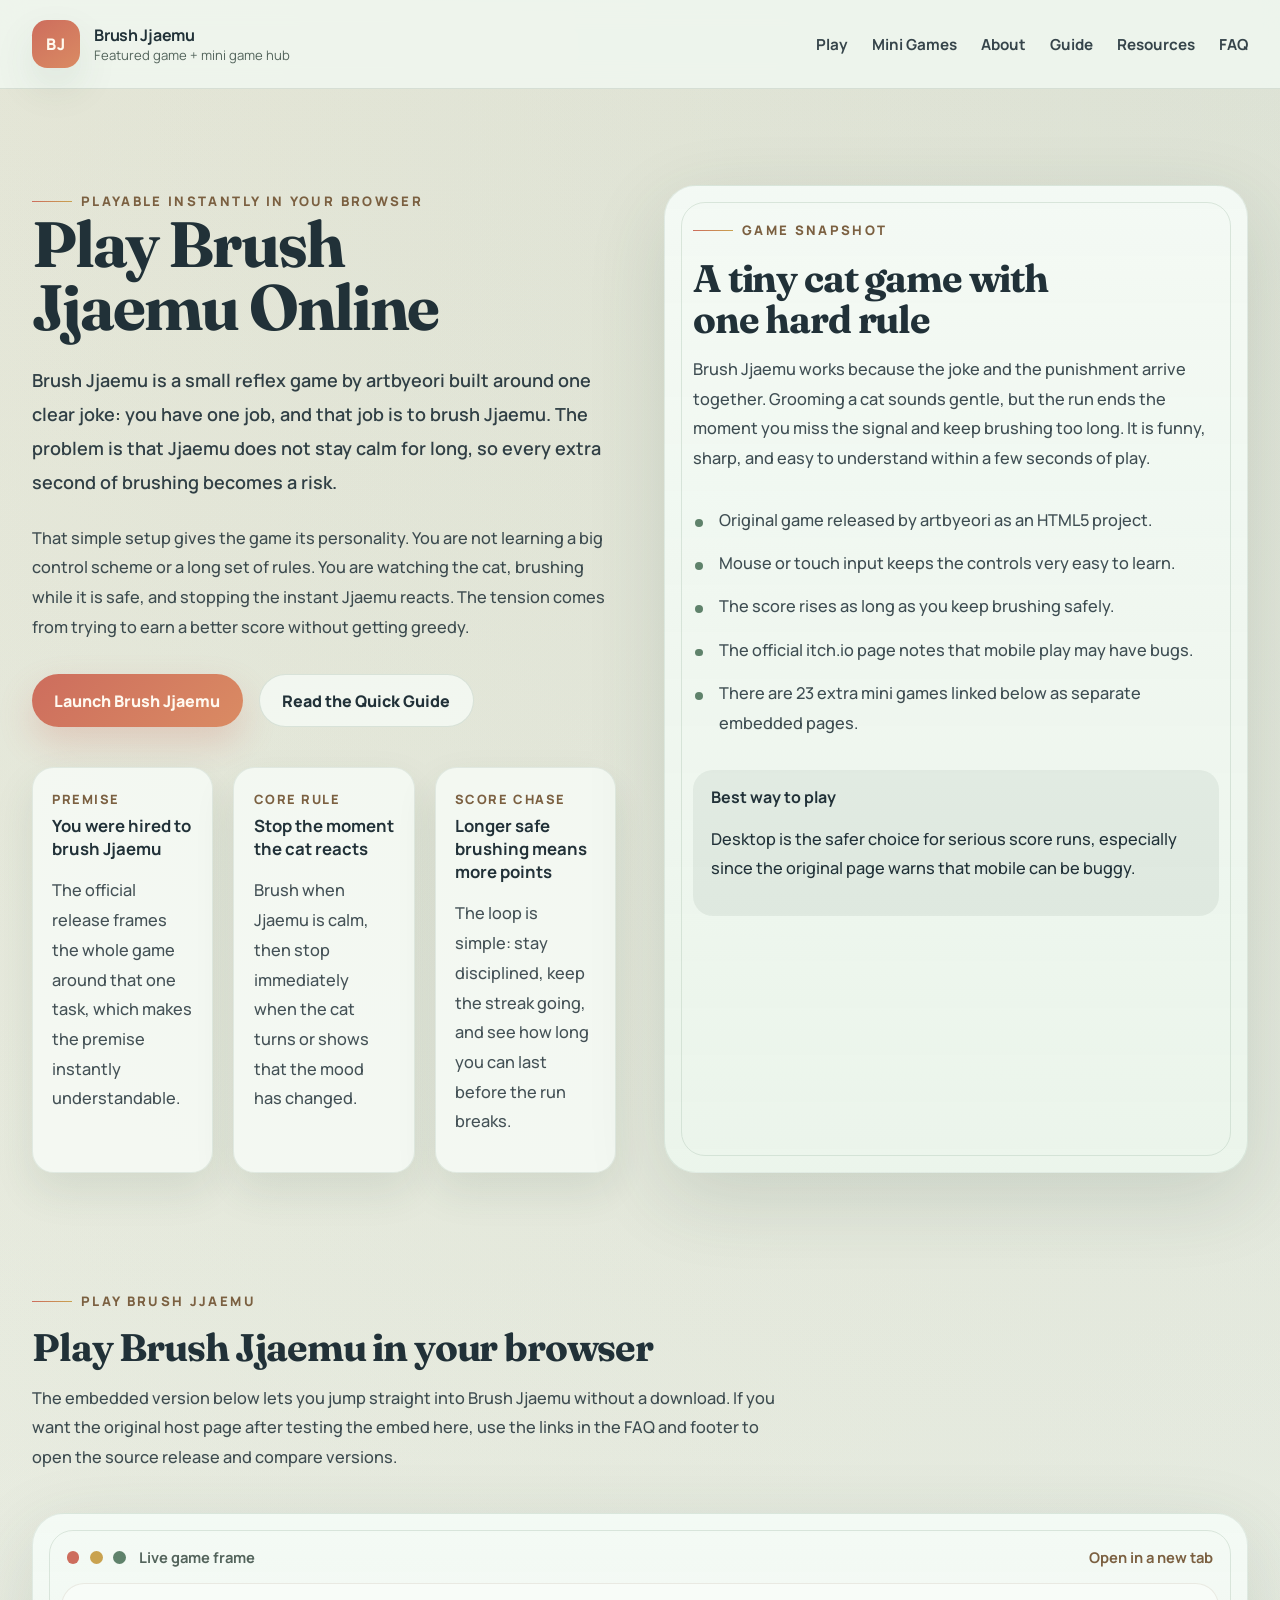
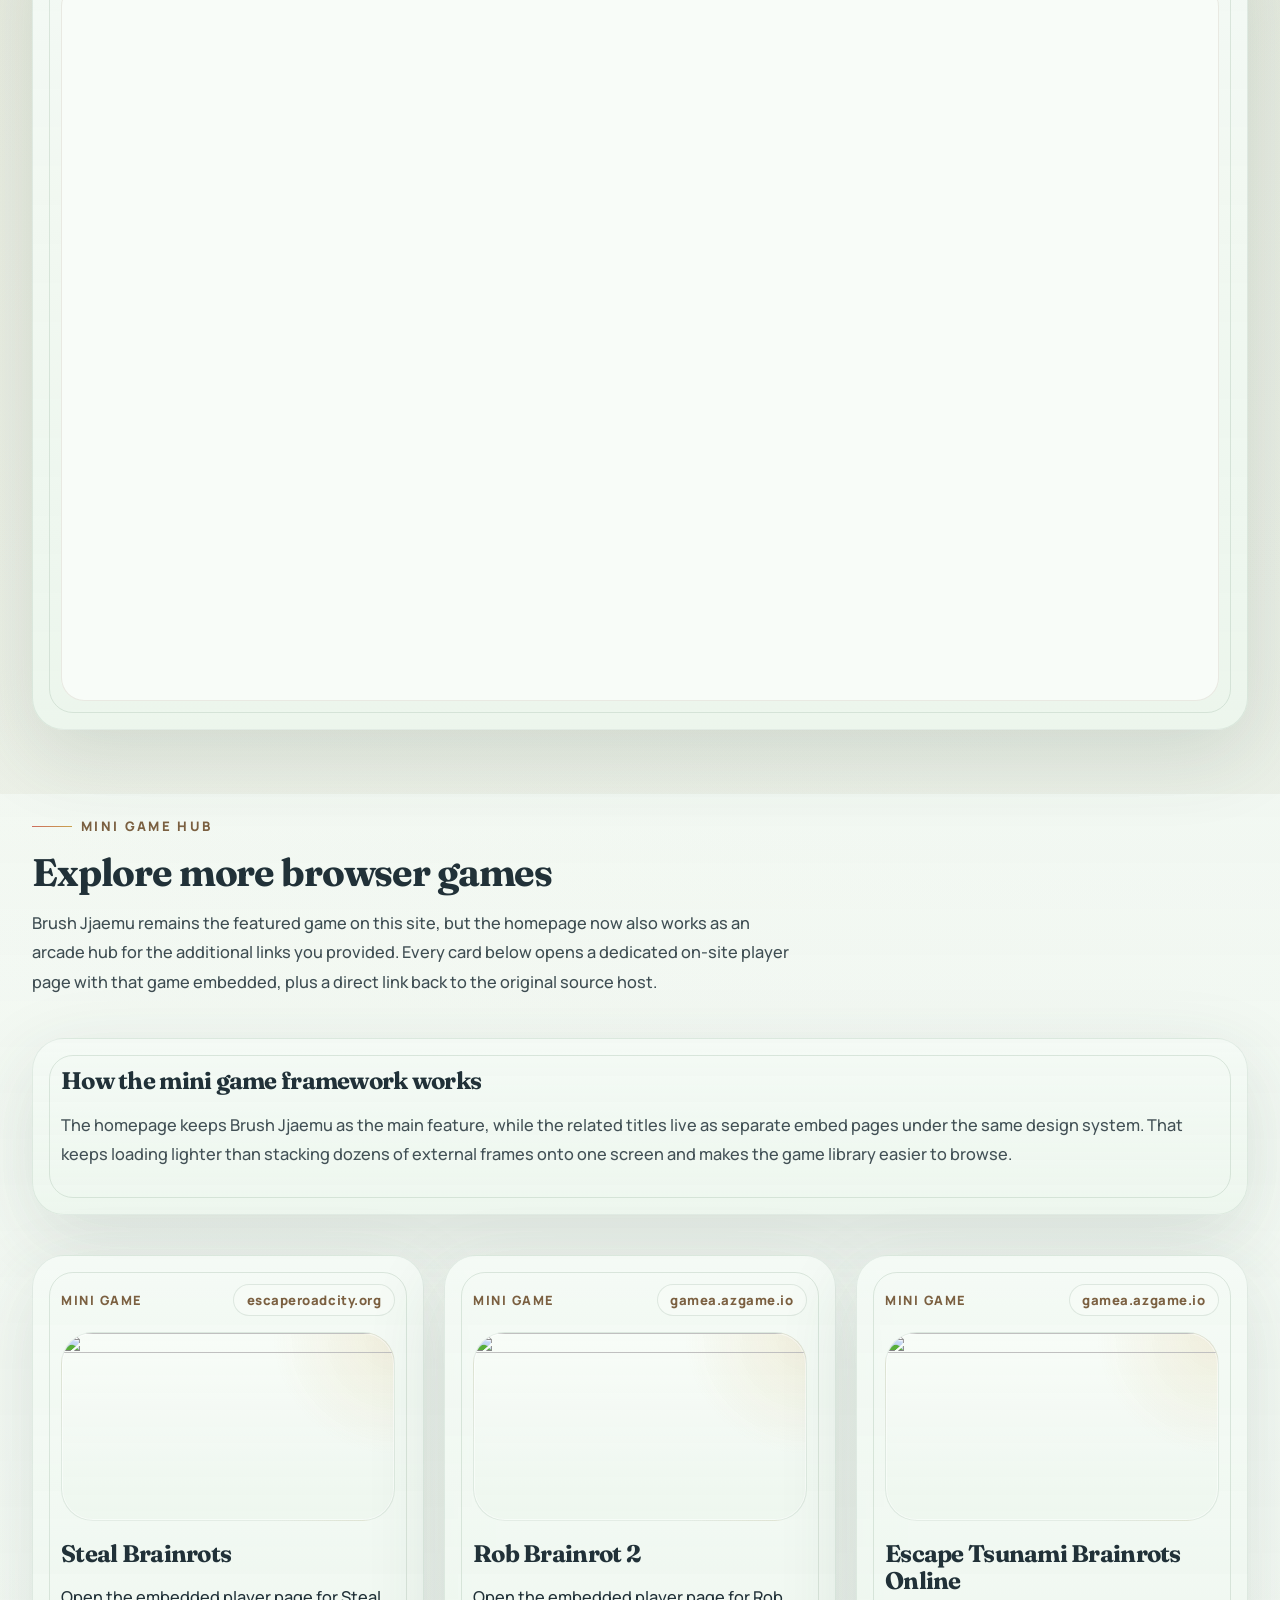
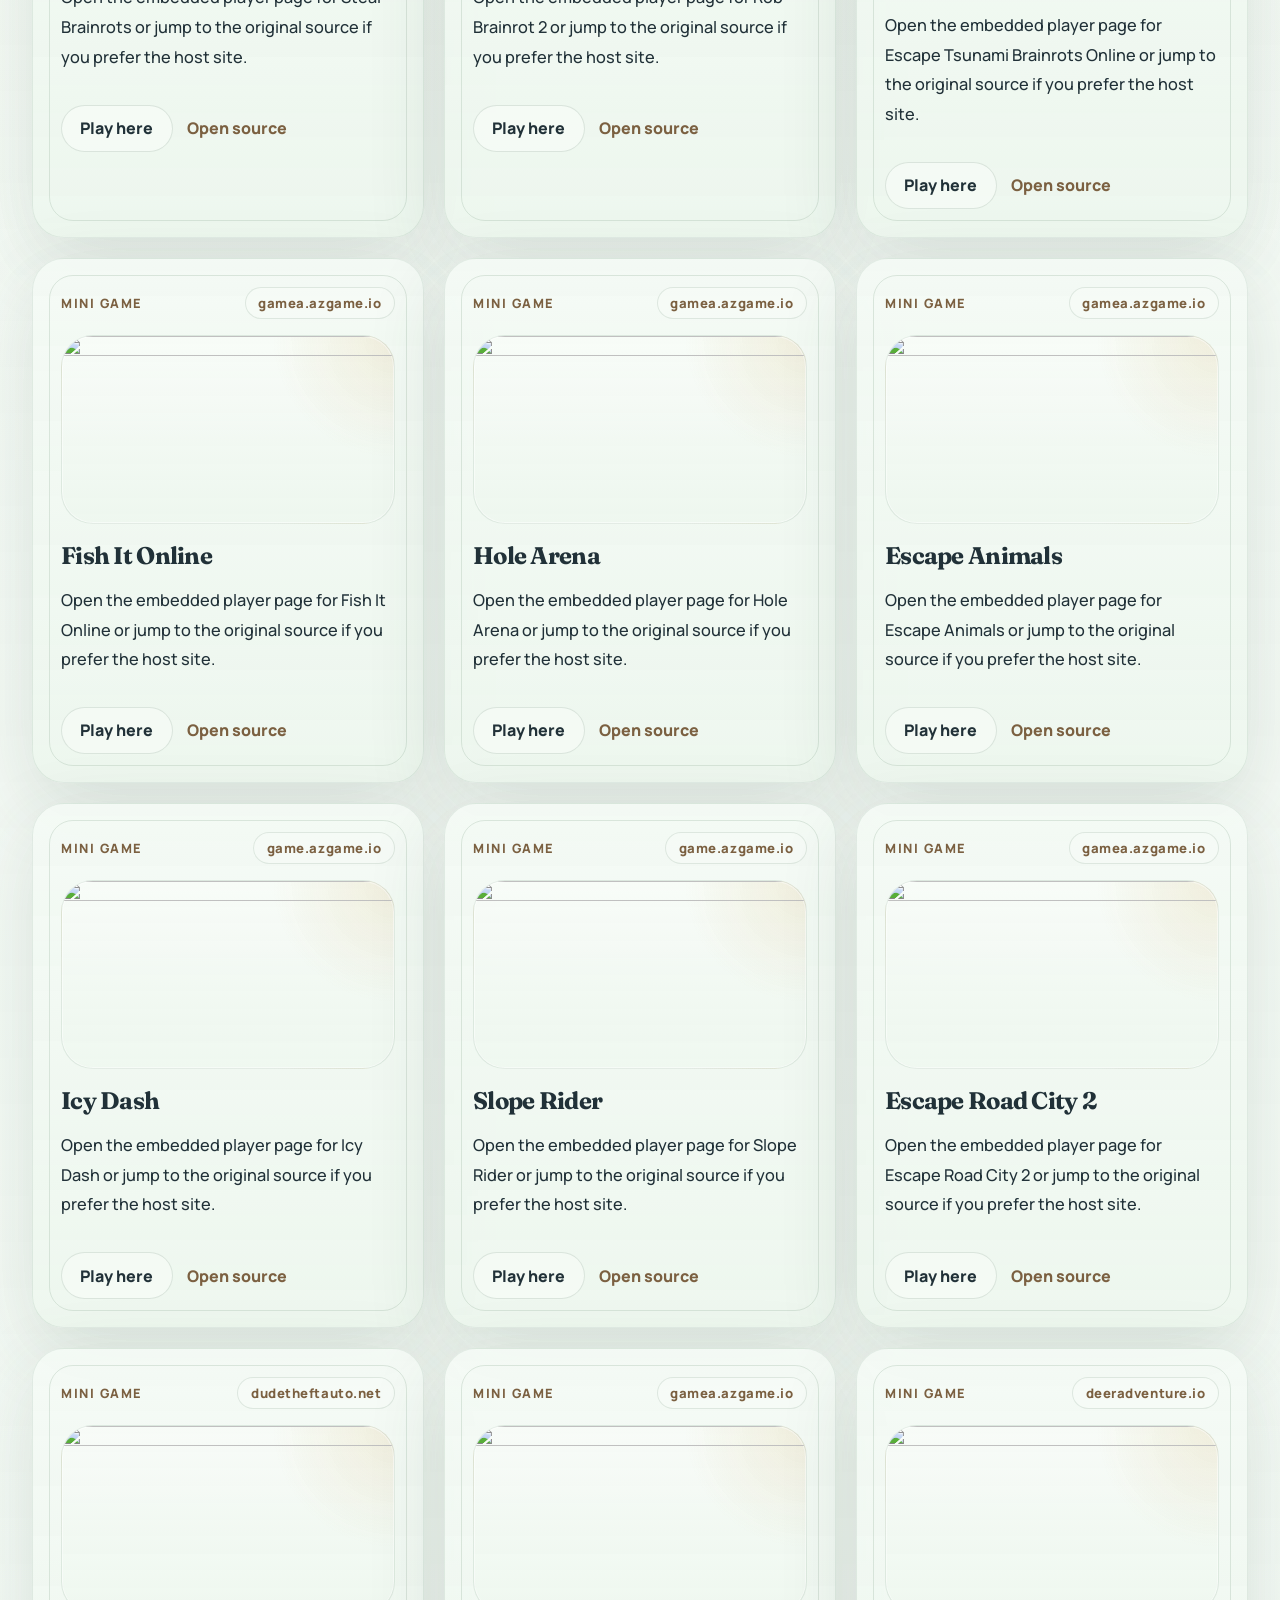
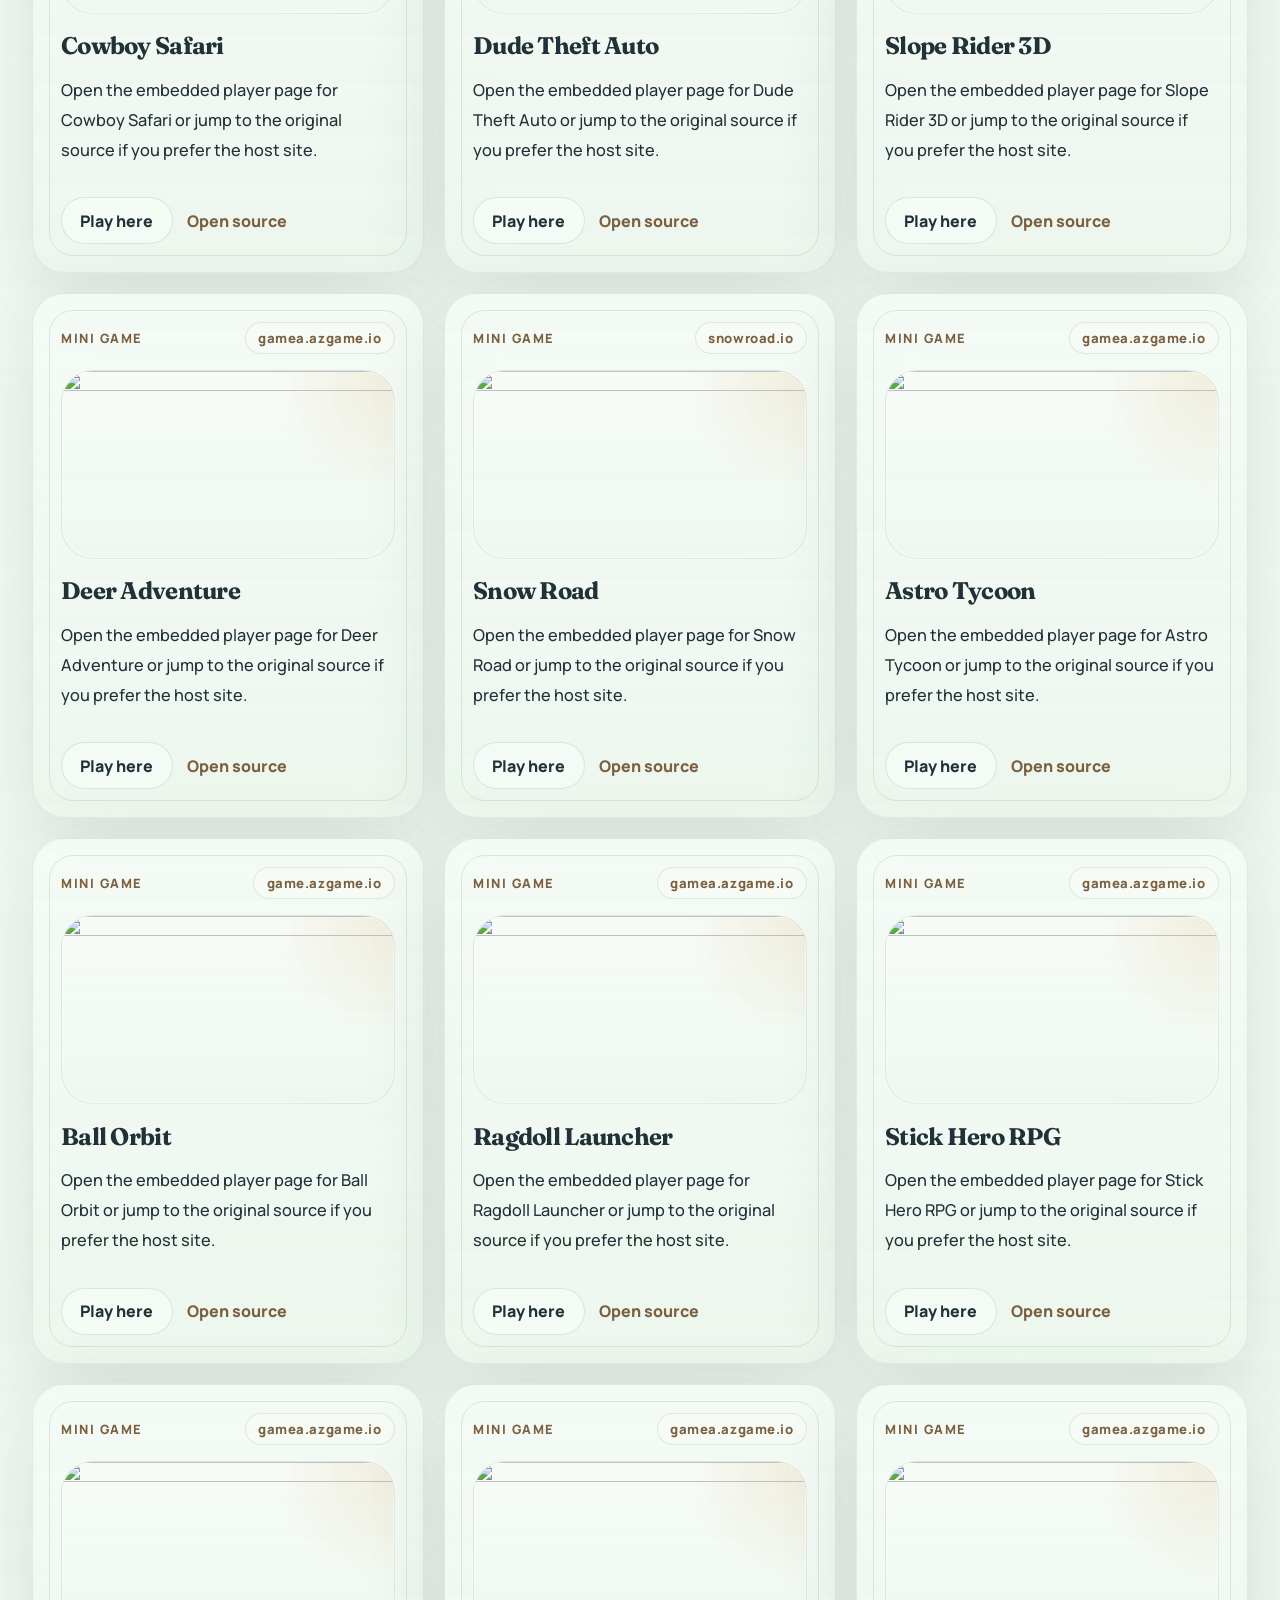
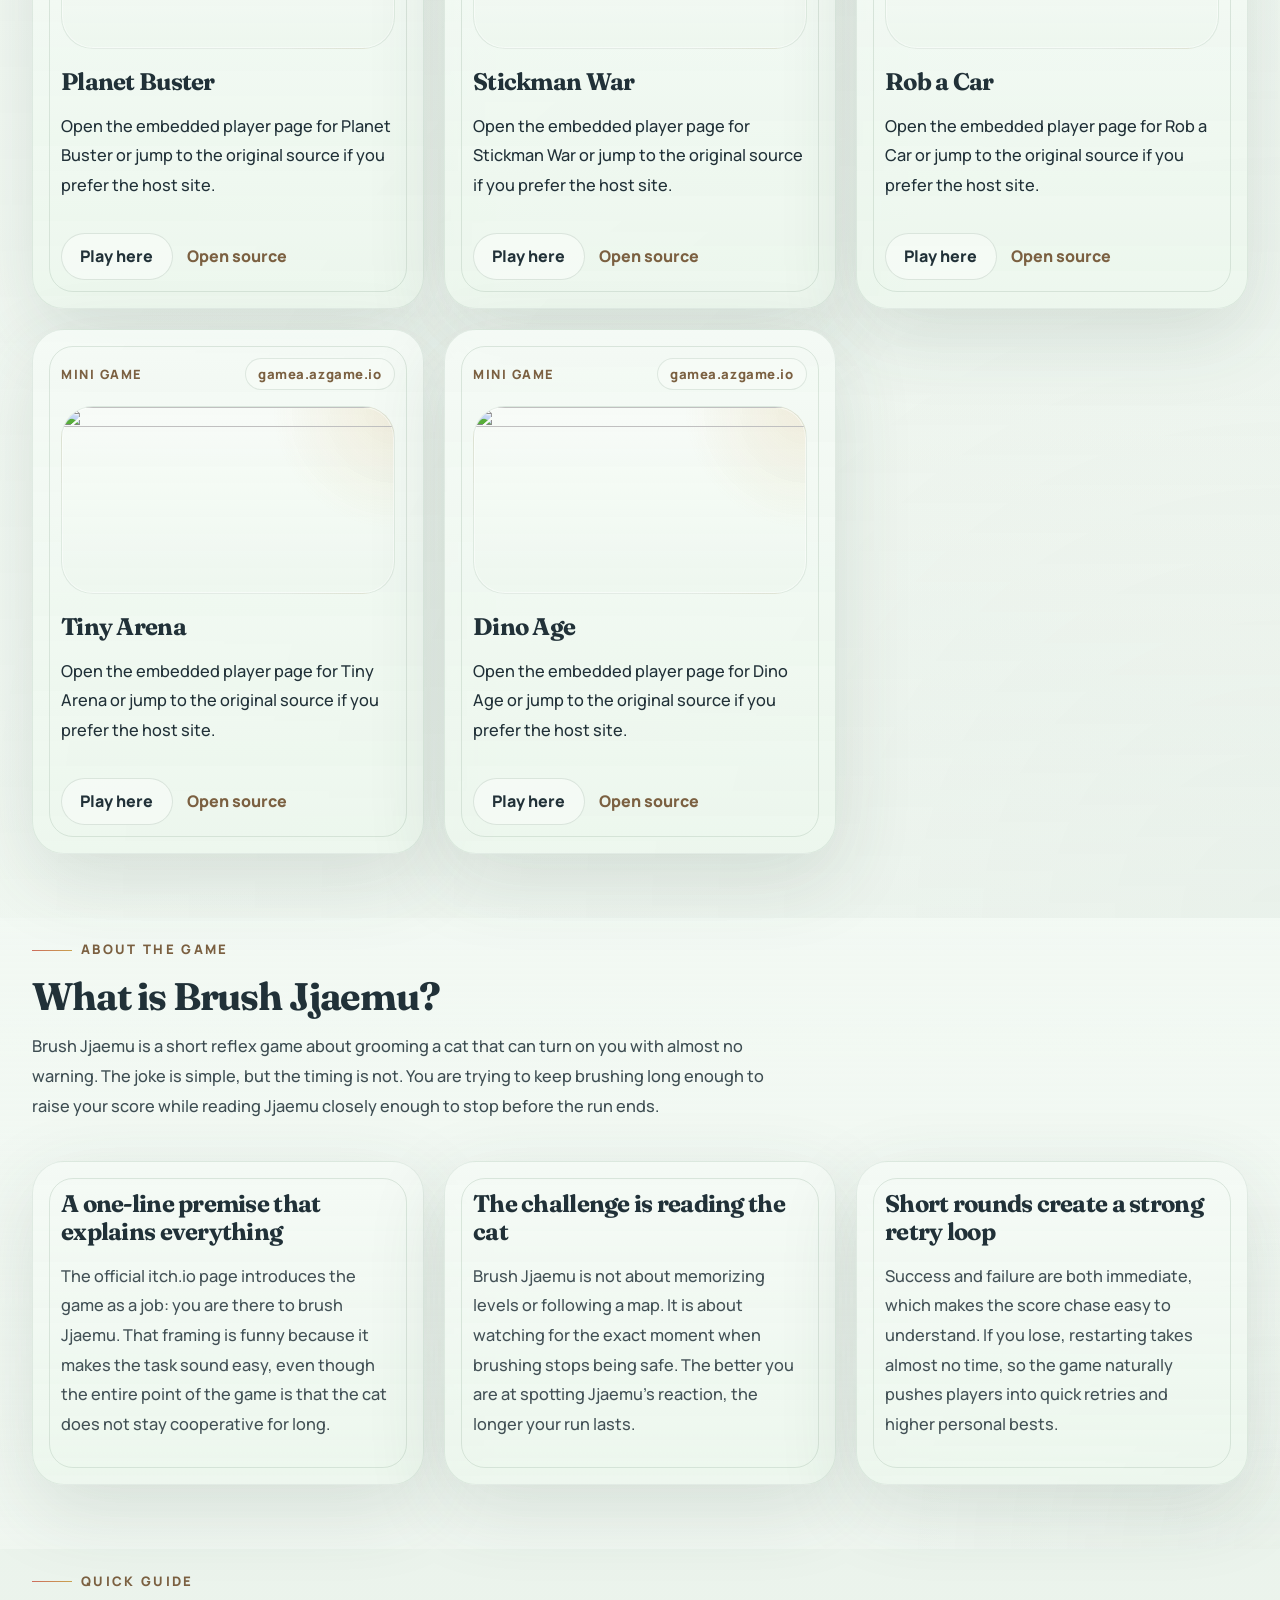
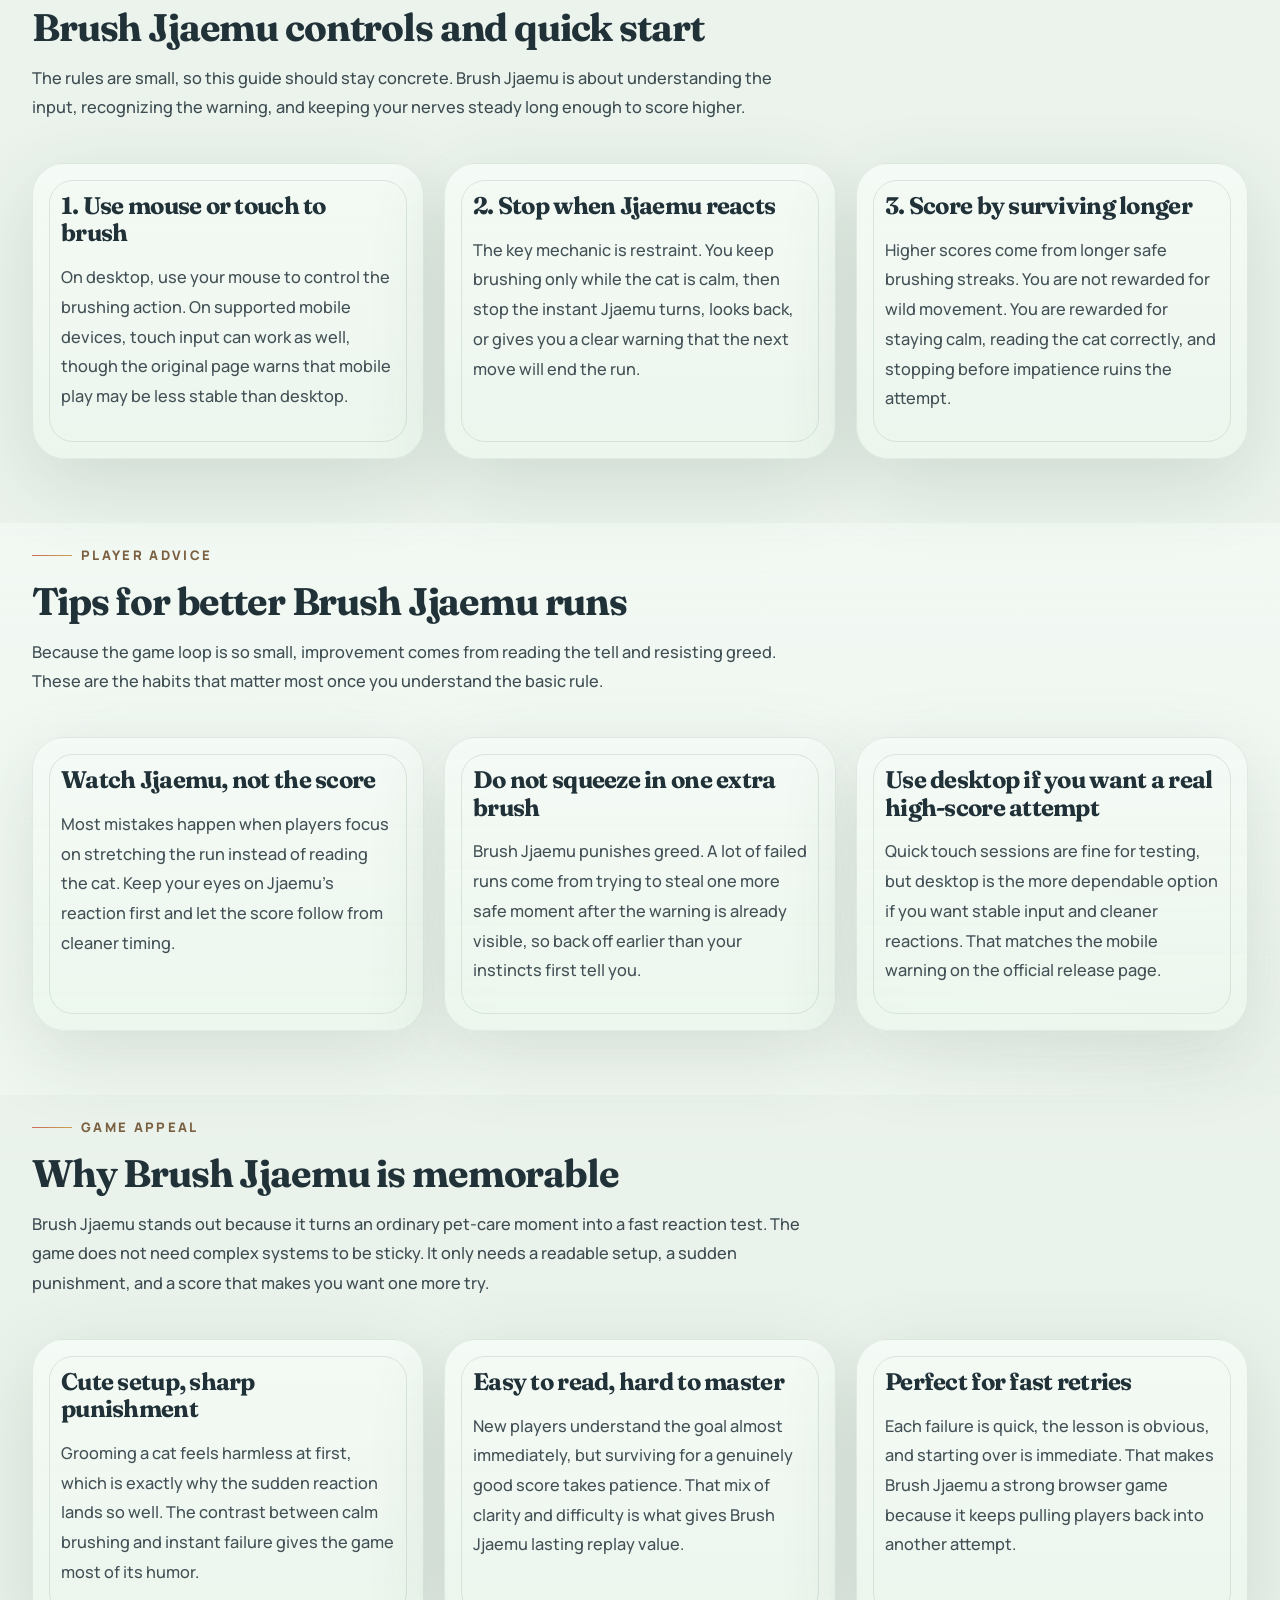
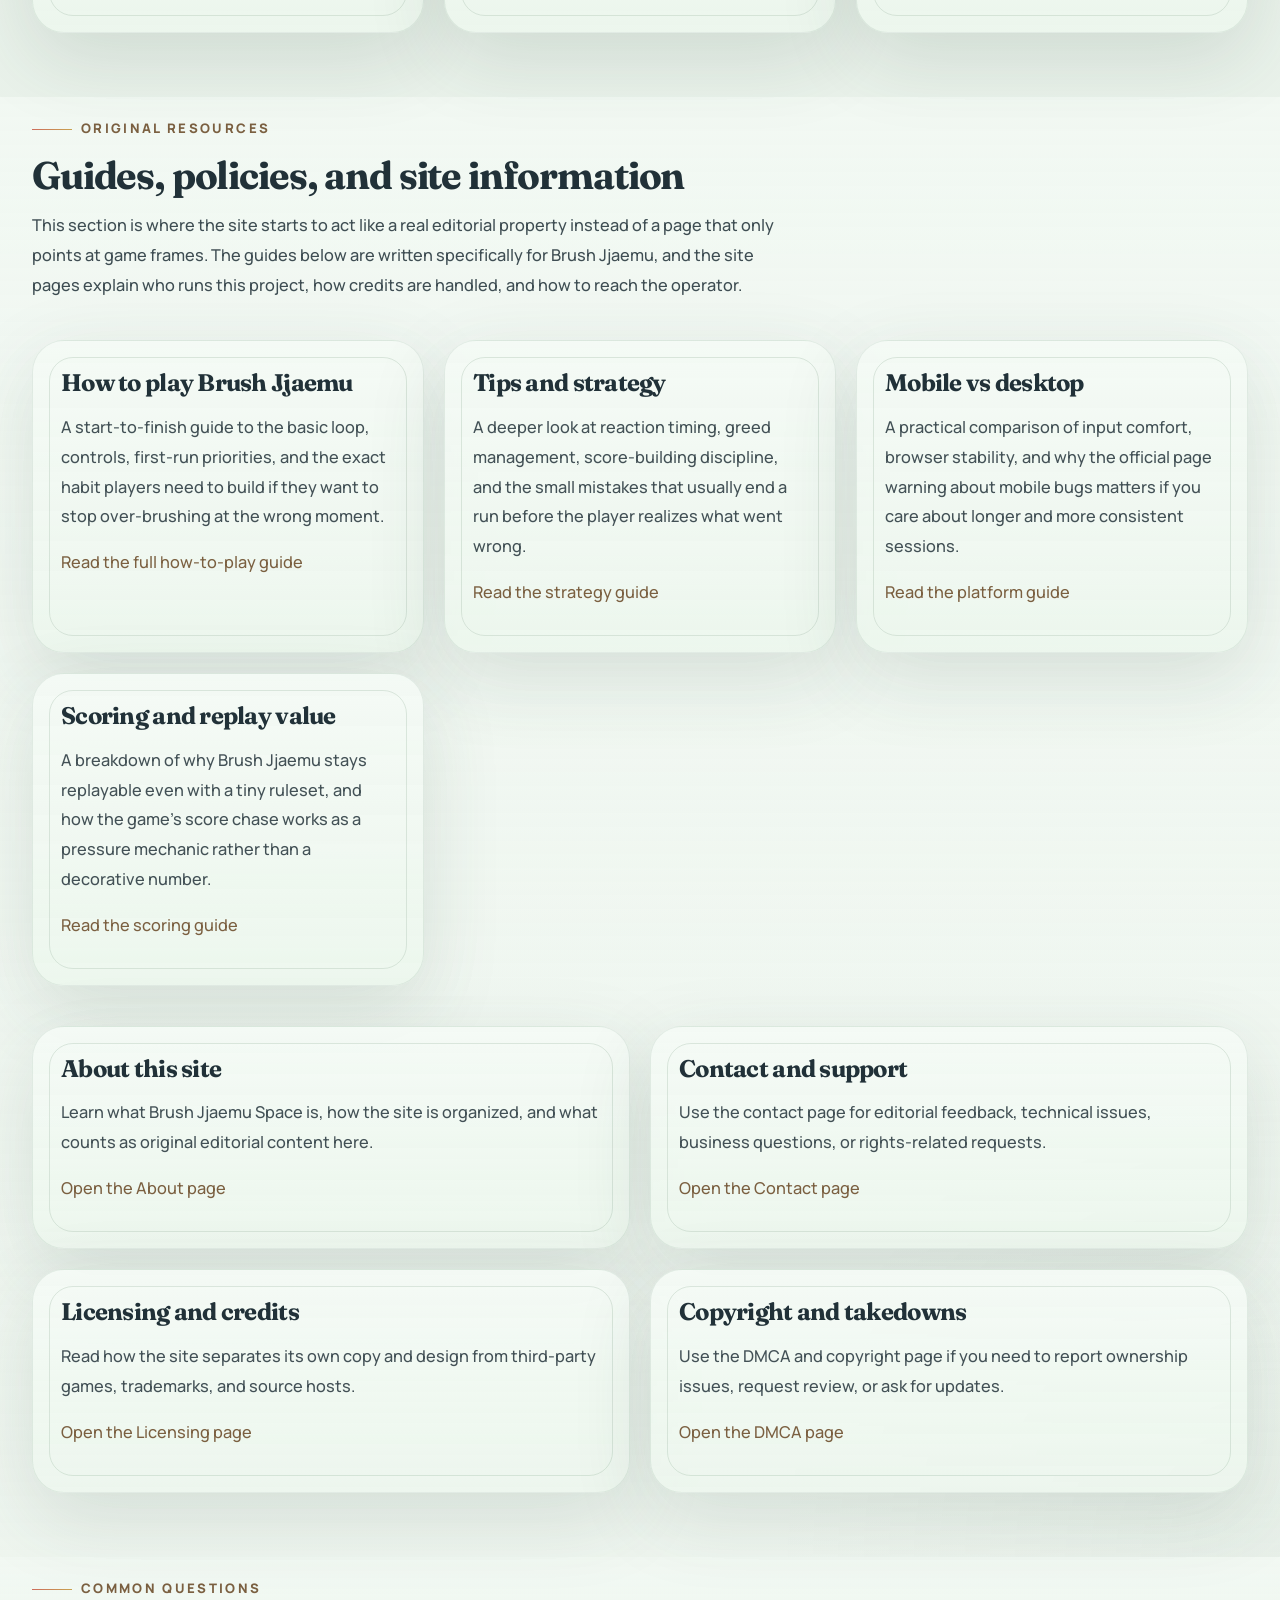
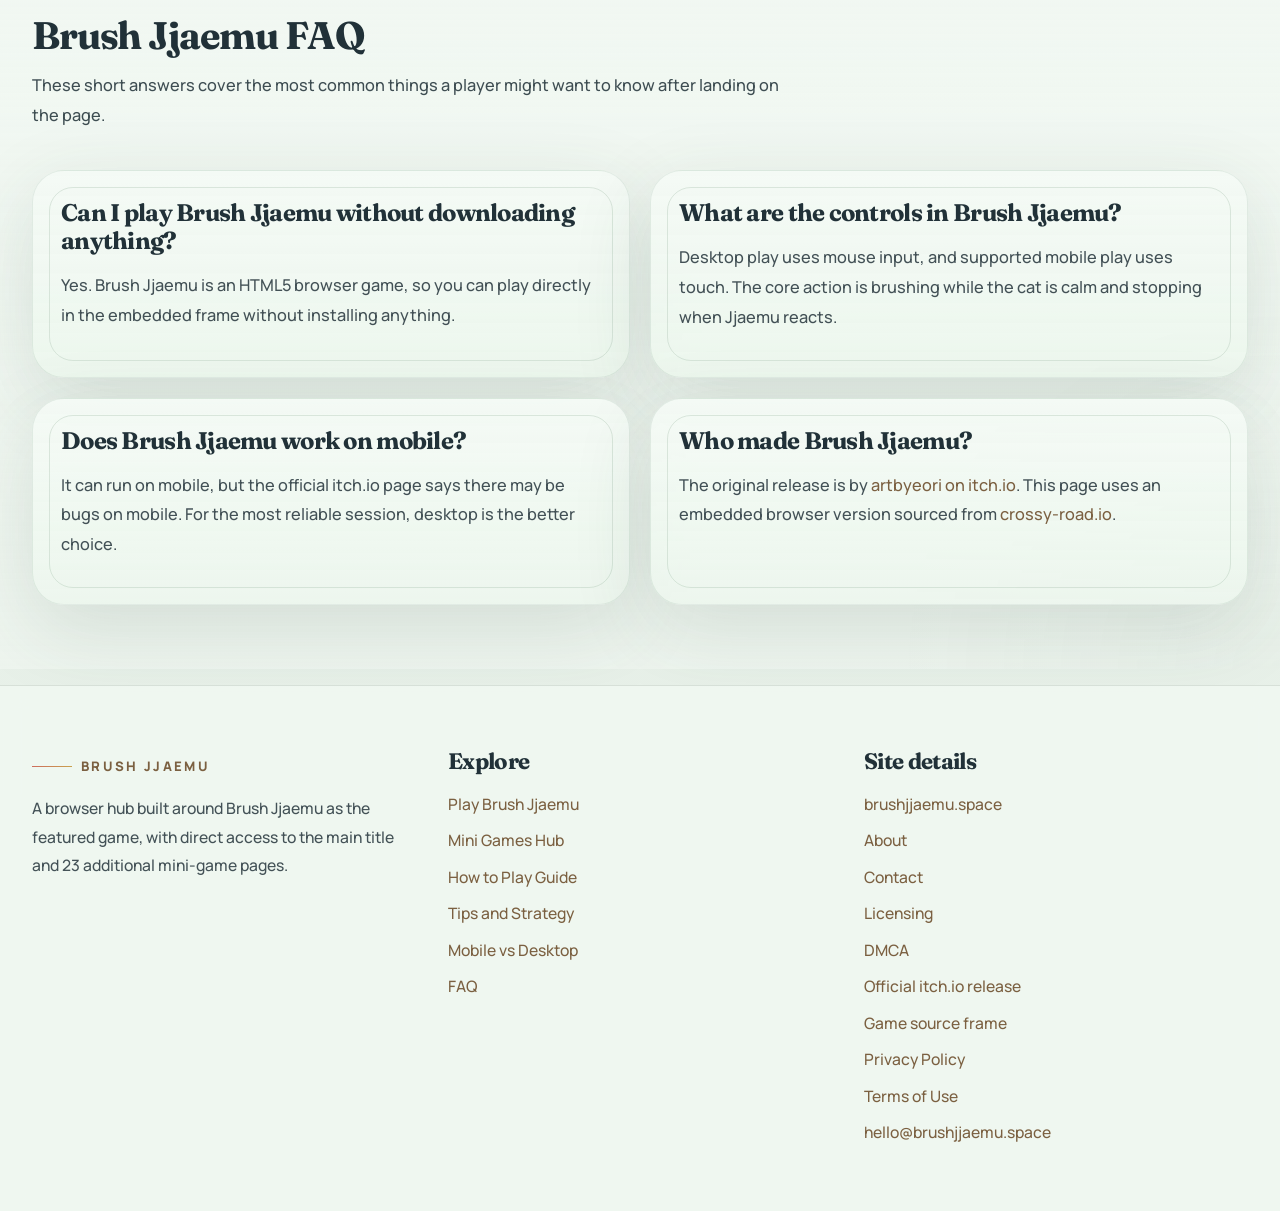
==== commit b189824b: "Add files via upload" ====
--- a/index.html
+++ b/index.html
@@ -1,4 +1,4 @@
-﻿<!DOCTYPE html>
+<!DOCTYPE html>
 <html lang="en-US">
 <head>
   <meta charset="UTF-8">
@@ -9,7 +9,7 @@
     content="Play Brush Jjaemu online, then explore 23 additional browser mini games through a static arcade hub with embedded player pages and source links."
   >
   <meta name="robots" content="index,follow,max-image-preview:large,max-snippet:-1,max-video-preview:-1">
-  <meta name="theme-color" content="#f6efe2">
+  <meta name="theme-color" content="#edf5ee">
   <meta name="keywords" content="Brush Jjaemu, play Brush Jjaemu online, mini games hub, browser games, cat brushing game, reflex game, artbyeori">
   <link rel="canonical" href="https://brushjjaemu.space/">
   <link rel="icon" href="/favicon.svg" type="image/svg+xml">
@@ -35,6 +35,16 @@
     content="Play Brush Jjaemu online and use the on-site arcade hub to jump into 23 more browser mini games."
   >
   <link rel="stylesheet" href="styles.css">
+  <!-- Google tag (gtag.js) -->
+  <script async src="https://www.googletagmanager.com/gtag/js?id=G-BYPQ0MXZ90"></script>
+  <script>
+    window.dataLayer = window.dataLayer || [];
+    function gtag(){dataLayer.push(arguments);}
+    gtag('js', new Date());
+
+    gtag('config', 'G-BYPQ0MXZ90');
+  </script>
+  <script async src="https://pagead2.googlesyndication.com/pagead/js/adsbygoogle.js?client=ca-pub-3376278485410551" crossorigin="anonymous"></script>
 </head>
 <body>
   <a class="skip-link" href="#main-content">Skip to content</a>
--- a/styles.css
+++ b/styles.css
@@ -1,869 +1,875 @@
-:root {
-  --paper: #f6efe2;
-  --paper-soft: #fbf7ef;
-  --paper-deep: #e8d7b5;
-  --ink: #23333a;
-  --muted: #5d6764;
-  --line: rgba(51, 51, 51, 0.12);
-  --card: rgba(255, 252, 246, 0.82);
-  --card-strong: rgba(255, 249, 238, 0.95);
-  --accent-red: #cd6d5d;
-  --accent-green: #658678;
-  --accent-gold: #c9a24f;
-  --accent-brown: #7b6041;
-  --shadow: 0 24px 80px rgba(76, 55, 31, 0.15);
-  --shadow-soft: 0 18px 40px rgba(76, 55, 31, 0.1);
-  --radius-xl: 1.5rem;
-  --radius-2xl: 2rem;
-}
-
-*,
-*::before,
-*::after {
-  box-sizing: border-box;
-}
-
-html {
-  scroll-behavior: smooth;
-}
-
-body {
-  margin: 0;
-  min-width: 320px;
-  font-family: "Manrope", "Segoe UI", sans-serif;
-  color: var(--ink);
-  background:
-    radial-gradient(circle at top left, rgba(201, 162, 79, 0.18), transparent 30%),
-    radial-gradient(circle at top right, rgba(101, 134, 120, 0.18), transparent 26%),
-    linear-gradient(180deg, #f9f4ea 0%, #f6efe2 45%, #f3eadb 100%);
-}
-
-body::before {
-  content: "";
-  position: fixed;
-  inset: 0;
-  pointer-events: none;
-  background-image:
-    linear-gradient(rgba(255, 255, 255, 0.16) 1px, transparent 1px),
-    linear-gradient(90deg, rgba(255, 255, 255, 0.1) 1px, transparent 1px);
-  background-size: 24px 24px;
-  opacity: 0.18;
-}
-
-img,
-svg,
-iframe {
-  display: block;
-  max-width: 100%;
-}
-
-a {
-  color: inherit;
-  text-decoration: none;
-}
-
-p,
-li {
-  font-size: 1rem;
-  line-height: 1.8;
-}
-
-h1,
-h2,
-h3 {
-  margin: 0;
-  font-family: "Fraunces", Georgia, serif;
-  letter-spacing: -0.03em;
-}
-
-h1 {
-  font-size: clamp(2.8rem, 5vw, 5.1rem);
-  line-height: 0.98;
-  max-width: 11ch;
-}
-
-h2 {
-  font-size: clamp(2rem, 3vw, 3.1rem);
-  line-height: 1.05;
-}
-
-h3 {
-  font-size: 1.5rem;
-  line-height: 1.15;
-}
-
-.skip-link {
-  position: absolute;
-  left: 1rem;
-  top: -4rem;
-  z-index: 100;
-  padding: 0.75rem 1rem;
-  border-radius: 999px;
-  background: var(--ink);
-  color: #fff;
-  transition: top 0.2s ease;
-}
-
-.skip-link:focus {
-  top: 1rem;
-}
-
-.site-shell {
-  position: relative;
-}
-
-.site-header,
-.site-footer {
-  position: relative;
-  z-index: 2;
-  backdrop-filter: blur(12px);
-  background: rgba(250, 245, 237, 0.74);
-}
-
-.border-bottom {
-  border-bottom: 1px solid var(--line);
-}
-
-.border-top {
-  border-top: 1px solid var(--line);
-}
-
-.brand-lockup {
-  display: inline-flex;
-  align-items: center;
-  gap: 0.9rem;
-}
-
-.brand-mark {
-  display: inline-grid;
-  place-items: center;
-  width: 3rem;
-  height: 3rem;
-  border-radius: 0.95rem;
-  background: linear-gradient(145deg, var(--accent-red), #da8b63);
-  color: #fff9ed;
-  font-weight: 800;
-  letter-spacing: 0.08em;
-  box-shadow: var(--shadow-soft);
-}
-
-.brand-text {
-  display: grid;
-}
-
-.brand-text strong {
-  font-size: 1rem;
-  letter-spacing: -0.02em;
-}
-
-.brand-text span {
-  font-size: 0.82rem;
-  color: var(--muted);
-}
-
-.nav-row {
-  gap: 1.5rem;
-  font-size: 0.95rem;
-  font-weight: 700;
-}
-
-.nav-link {
-  position: relative;
-  color: rgba(35, 51, 58, 0.82);
-}
-
-.nav-link::after {
+:root {
+  --paper: #edf5ee;
+  --paper-soft: #f7fbf7;
+  --paper-deep: #d2e4d4;
+  --ink: #213138;
+  --muted: #53645c;
+  --line: rgba(63, 88, 72, 0.14);
+  --card: rgba(250, 253, 250, 0.84);
+  --card-strong: rgba(244, 250, 245, 0.96);
+  --accent-red: #cd6d5d;
+  --accent-green: #5f826b;
+  --accent-gold: #c9a24f;
+  --accent-brown: #7b6041;
+  --shadow: 0 24px 80px rgba(46, 74, 59, 0.14);
+  --shadow-soft: 0 18px 40px rgba(46, 74, 59, 0.1);
+  --radius-xl: 1.5rem;
+  --radius-2xl: 2rem;
+}
+
+*,
+*::before,
+*::after {
+  box-sizing: border-box;
+}
+
+html {
+  scroll-behavior: smooth;
+}
+
+body {
+  margin: 0;
+  min-width: 320px;
+  font-family: "Manrope", "Segoe UI", sans-serif;
+  color: var(--ink);
+  -webkit-font-smoothing: antialiased;
+  background:
+    radial-gradient(circle at top left, rgba(201, 162, 79, 0.12), transparent 30%),
+    radial-gradient(circle at top right, rgba(95, 130, 107, 0.16), transparent 28%),
+    linear-gradient(180deg, var(--paper-soft) 0%, var(--paper) 48%, #e7f0e8 100%);
+}
+
+body::before {
+  content: "";
+  position: fixed;
+  inset: 0;
+  pointer-events: none;
+  background-image:
+    linear-gradient(rgba(255, 255, 255, 0.18) 1px, transparent 1px),
+    linear-gradient(90deg, rgba(227, 239, 229, 0.34) 1px, transparent 1px);
+  background-size: 24px 24px;
+  opacity: 0.14;
+}
+
+img,
+svg,
+iframe {
+  display: block;
+  max-width: 100%;
+}
+
+a {
+  color: inherit;
+  text-decoration: none;
+}
+
+p,
+li {
+  font-size: 1.02rem;
+  line-height: 1.82;
+  font-weight: 500;
+}
+
+h1,
+h2,
+h3 {
+  margin: 0;
+  font-family: "Fraunces", Georgia, serif;
+  font-weight: 700;
+  color: var(--ink);
+  letter-spacing: -0.03em;
+}
+
+h1 {
+  font-size: clamp(2.8rem, 5vw, 5.1rem);
+  line-height: 0.98;
+  max-width: 11ch;
+}
+
+h2 {
+  font-size: clamp(2rem, 3vw, 3.1rem);
+  line-height: 1.05;
+}
+
+h3 {
+  font-size: 1.5rem;
+  line-height: 1.15;
+}
+
+.skip-link {
+  position: absolute;
+  left: 1rem;
+  top: -4rem;
+  z-index: 100;
+  padding: 0.75rem 1rem;
+  border-radius: 999px;
+  background: var(--ink);
+  color: #fff;
+  transition: top 0.2s ease;
+}
+
+.skip-link:focus {
+  top: 1rem;
+}
+
+.site-shell {
+  position: relative;
+}
+
+.site-header,
+.site-footer {
+  position: relative;
+  z-index: 2;
+  backdrop-filter: blur(12px);
+  background: rgba(241, 249, 242, 0.78);
+}
+
+.border-bottom {
+  border-bottom: 1px solid var(--line);
+}
+
+.border-top {
+  border-top: 1px solid var(--line);
+}
+
+.brand-lockup {
+  display: inline-flex;
+  align-items: center;
+  gap: 0.9rem;
+}
+
+.brand-mark {
+  display: inline-grid;
+  place-items: center;
+  width: 3rem;
+  height: 3rem;
+  border-radius: 0.95rem;
+  background: linear-gradient(145deg, var(--accent-red), #da8b63);
+  color: #fff9ed;
+  font-weight: 800;
+  letter-spacing: 0.08em;
+  box-shadow: var(--shadow-soft);
+}
+
+.brand-text {
+  display: grid;
+}
+
+.brand-text strong {
+  font-size: 1rem;
+  letter-spacing: -0.02em;
+}
+
+.brand-text span {
+  font-size: 0.82rem;
+  color: var(--muted);
+}
+
+.nav-row {
+  gap: 1.5rem;
+  font-size: 0.95rem;
+  font-weight: 700;
+}
+
+.nav-link {
+  position: relative;
+  color: rgba(33, 49, 56, 0.9);
+}
+
+.nav-link::after {
+  content: "";
+  position: absolute;
+  left: 0;
+  bottom: -0.35rem;
+  width: 100%;
+  height: 2px;
+  transform: scaleX(0);
+  transform-origin: center;
+  background: linear-gradient(90deg, var(--accent-red), var(--accent-gold));
+  transition: transform 0.2s ease;
+}
+
+.nav-link:hover::after,
+.nav-link:focus-visible::after {
+  transform: scaleX(1);
+}
+
+.hero-section {
+  position: relative;
+  z-index: 1;
+}
+
+.hero-copy,
+.hero-panel,
+.content-card,
+.tip-card,
+.faq-card,
+.game-shell {
+  position: relative;
+}
+
+.lead {
+  max-width: 42rem;
+  font-size: 1.125rem;
+  line-height: 1.9;
+  color: rgba(33, 49, 56, 0.92);
+  font-weight: 600;
+}
+
+.body-copy {
+  color: rgba(33, 49, 56, 0.86);
+}
+
+.eyebrow {
+  display: inline-flex;
+  align-items: center;
+  gap: 0.55rem;
+  margin: 0;
+  color: var(--accent-brown);
+  font-size: 0.82rem;
+  font-weight: 800;
+  letter-spacing: 0.18em;
+  text-transform: uppercase;
+}
+
+.eyebrow::before {
+  content: "";
+  width: 2.5rem;
+  height: 1px;
+  background: linear-gradient(90deg, var(--accent-red), var(--accent-gold));
+}
+
+.cta-row {
+  display: flex;
+  flex-wrap: wrap;
+  gap: 1rem;
+}
+
+.btn-primary,
+.btn-secondary {
+  display: inline-flex;
+  align-items: center;
+  justify-content: center;
+  min-height: 3.25rem;
+  padding: 0.9rem 1.4rem;
+  border-radius: 999px;
+  font-weight: 800;
+  transition:
+    transform 0.2s ease,
+    box-shadow 0.2s ease,
+    background 0.2s ease;
+}
+
+.btn-primary {
+  background: linear-gradient(135deg, var(--accent-red), #da8b63);
+  color: #fff9f0;
+  box-shadow: 0 16px 35px rgba(205, 109, 93, 0.24);
+}
+
+.btn-secondary {
+  border: 1px solid rgba(95, 130, 107, 0.18);
+  background: rgba(247, 252, 247, 0.78);
+}
+
+.btn-primary:hover,
+.btn-primary:focus-visible,
+.btn-secondary:hover,
+.btn-secondary:focus-visible {
+  transform: translateY(-2px);
+  box-shadow: 0 22px 44px rgba(76, 55, 31, 0.18);
+}
+
+.hero-panel,
+.content-card,
+.tip-card,
+.faq-card,
+.game-shell {
+  padding: 1.75rem;
+  border: 1px solid rgba(95, 130, 107, 0.13);
+  background: linear-gradient(180deg, var(--card-strong), rgba(236, 246, 237, 0.88));
+  box-shadow: var(--shadow);
+}
+
+.hero-panel::after,
+.content-card::after,
+.tip-card::after,
+.faq-card::after,
+.game-shell::after {
+  content: "";
+  position: absolute;
+  inset: 1rem;
+  border-radius: calc(var(--radius-2xl) - 0.5rem);
+  border: 1px solid rgba(179, 200, 183, 0.42);
+  pointer-events: none;
+}
+
+.panel-title {
+  margin-top: 1rem;
+  max-width: 14ch;
+}
+
+.feature-list {
+  display: grid;
+  gap: 0.85rem;
+  margin: 0;
+  padding: 0;
+  list-style: none;
+}
+
+.feature-list li {
+  position: relative;
+  padding-left: 1.6rem;
+  color: rgba(33, 49, 56, 0.86);
+}
+
+.feature-list li::before {
   content: "";
   position: absolute;
-  left: 0;
-  bottom: -0.35rem;
-  width: 100%;
-  height: 2px;
-  transform: scaleX(0);
-  transform-origin: center;
-  background: linear-gradient(90deg, var(--accent-red), var(--accent-gold));
-  transition: transform 0.2s ease;
-}
-
-.nav-link:hover::after,
-.nav-link:focus-visible::after {
-  transform: scaleX(1);
-}
-
-.hero-section {
-  position: relative;
-  z-index: 1;
-}
-
-.hero-copy,
-.hero-panel,
-.content-card,
-.tip-card,
-.faq-card,
-.game-shell {
-  position: relative;
-}
-
-.lead {
-  max-width: 42rem;
-  font-size: 1.125rem;
-  line-height: 1.9;
-  color: rgba(35, 51, 58, 0.88);
-}
-
-.body-copy {
-  color: rgba(35, 51, 58, 0.78);
-}
-
-.eyebrow {
-  display: inline-flex;
-  align-items: center;
-  gap: 0.55rem;
-  margin: 0;
-  color: var(--accent-brown);
-  font-size: 0.82rem;
-  font-weight: 800;
-  letter-spacing: 0.18em;
-  text-transform: uppercase;
-}
-
-.eyebrow::before {
-  content: "";
-  width: 2.5rem;
-  height: 1px;
-  background: linear-gradient(90deg, var(--accent-red), var(--accent-gold));
-}
-
-.cta-row {
-  display: flex;
-  flex-wrap: wrap;
-  gap: 1rem;
-}
-
-.btn-primary,
-.btn-secondary {
-  display: inline-flex;
-  align-items: center;
-  justify-content: center;
-  min-height: 3.25rem;
-  padding: 0.9rem 1.4rem;
+  left: 0.15rem;
+  top: 0.82rem;
+  width: 0.48rem;
+  height: 0.48rem;
   border-radius: 999px;
-  font-weight: 800;
-  transition:
-    transform 0.2s ease,
-    box-shadow 0.2s ease,
-    background 0.2s ease;
-}
-
-.btn-primary {
-  background: linear-gradient(135deg, var(--accent-red), #da8b63);
-  color: #fff9f0;
-  box-shadow: 0 16px 35px rgba(205, 109, 93, 0.24);
-}
-
-.btn-secondary {
-  border: 1px solid rgba(123, 96, 65, 0.18);
-  background: rgba(255, 250, 243, 0.72);
-}
-
-.btn-primary:hover,
-.btn-primary:focus-visible,
-.btn-secondary:hover,
-.btn-secondary:focus-visible {
-  transform: translateY(-2px);
-  box-shadow: 0 22px 44px rgba(76, 55, 31, 0.18);
-}
-
-.hero-panel,
-.content-card,
-.tip-card,
-.faq-card,
-.game-shell {
-  padding: 1.75rem;
-  border: 1px solid rgba(123, 96, 65, 0.12);
-  background: linear-gradient(180deg, var(--card-strong), rgba(255, 248, 236, 0.82));
-  box-shadow: var(--shadow);
-}
-
-.hero-panel::after,
-.content-card::after,
-.tip-card::after,
-.faq-card::after,
-.game-shell::after {
-  content: "";
-  position: absolute;
-  inset: 1rem;
-  border-radius: calc(var(--radius-2xl) - 0.5rem);
-  border: 1px solid rgba(201, 162, 79, 0.14);
-  pointer-events: none;
-}
-
-.panel-title {
-  margin-top: 1rem;
-  max-width: 14ch;
-}
-
-.feature-list {
-  display: grid;
-  gap: 0.85rem;
-  margin: 0;
-  padding: 0;
-  list-style: none;
-}
-
-.feature-list li {
-  position: relative;
-  padding-left: 1.6rem;
-  color: rgba(35, 51, 58, 0.8);
-}
-
-.feature-list li::before {
-  content: "•";
-  position: absolute;
-  left: 0;
-  top: 0;
-  color: var(--accent-green);
-  font-size: 1.25rem;
-  line-height: 1.35;
-}
-
-.note-card {
-  padding: 1rem 1.1rem;
-  border-radius: 1.25rem;
-  background: rgba(101, 134, 120, 0.08);
-}
-
-.note-card strong {
-  display: block;
-  margin-bottom: 0.2rem;
-}
-
-.stats-grid,
-.card-grid,
-.tips-grid,
-.faq-grid {
-  display: grid;
-  gap: 1.25rem;
-}
-
-.stat-card {
-  padding: 1.2rem;
-  border-radius: 1.35rem;
-  border: 1px solid rgba(123, 96, 65, 0.12);
-  background: rgba(255, 250, 243, 0.8);
-  box-shadow: var(--shadow-soft);
-}
-
-.stat-card strong {
-  display: block;
-  margin: 0.3rem 0 0.5rem;
-  font-size: 1.05rem;
-}
-
-.stat-card p,
-.content-card p,
-.tip-card p,
-.faq-card p,
-.footer-copy {
-  color: rgba(35, 51, 58, 0.78);
-}
-
-.stat-label {
-  font-size: 0.8rem;
-  font-weight: 800;
-  letter-spacing: 0.12em;
-  text-transform: uppercase;
-  color: var(--accent-brown);
-}
-
-.section-shell {
-  padding: 1rem 0 4rem;
-}
-
-.section-wash {
-  background:
-    linear-gradient(180deg, rgba(255, 248, 238, 0.74), rgba(255, 252, 246, 0.3)),
-    radial-gradient(circle at bottom right, rgba(205, 109, 93, 0.08), transparent 26%);
-}
-
-.section-intro h2 {
-  margin-top: 0.85rem;
-}
-
-.game-toolbar {
-  display: flex;
-  align-items: center;
-  gap: 0.65rem;
-  padding: 0.35rem 0.35rem 1rem;
-}
-
-.toolbar-dot {
-  width: 0.8rem;
-  height: 0.8rem;
-  border-radius: 999px;
-  background: rgba(123, 96, 65, 0.22);
-}
-
-.toolbar-dot:first-child {
-  background: var(--accent-red);
-}
-
-.toolbar-dot:nth-child(2) {
-  background: var(--accent-gold);
-}
-
-.toolbar-dot:nth-child(3) {
   background: var(--accent-green);
 }
-
-.toolbar-label {
-  margin-left: 0.2rem;
-  font-size: 0.92rem;
-  font-weight: 700;
-  color: var(--muted);
-}
-
-.toolbar-link {
-  margin-left: auto;
-  font-size: 0.92rem;
-  font-weight: 700;
-  color: var(--accent-brown);
-}
-
-.iframe-wrap {
-  position: relative;
-  overflow: hidden;
-  border-radius: 1.45rem;
-  background: #fff8ef;
-  box-shadow: inset 0 0 0 1px rgba(123, 96, 65, 0.12);
-}
-
-.iframe-wrap::before {
-  content: "";
-  display: block;
-  padding-top: 62%;
-}
-
-.iframe-wrap iframe {
-  position: absolute;
-  inset: 0;
-  width: 100%;
-  height: 100%;
-  border: 0;
-}
-
-.content-card h3,
-.tip-card h3,
-.faq-card h3 {
-  margin-bottom: 0.75rem;
-}
-
-.content-card a,
-.legal-card a,
-.faq-card a,
-.footer-list a {
-  color: var(--accent-brown);
-}
-
-.legal-card strong {
-  color: var(--ink);
-}
-
-.legal-card li + li {
-  margin-top: 0.45rem;
-}
-
-.site-footer {
-  margin-top: 1rem;
-}
-
-.footer-title {
-  font-size: 1.4rem;
-}
-
-.footer-list {
-  display: grid;
-  gap: 0.5rem;
-  margin: 1rem 0 0;
-  padding: 0;
-  list-style: none;
-}
-
-.footer-list li,
-.footer-copy {
-  font-size: 0.98rem;
-}
-
-.btn-primary:focus-visible,
-.btn-secondary:focus-visible,
-.nav-link:focus-visible,
-.toolbar-link:focus-visible,
-.footer-list a:focus-visible {
-  outline: 2px solid rgba(35, 51, 58, 0.3);
-  outline-offset: 4px;
-}
-
-.mx-auto {
-  margin-left: auto;
-  margin-right: auto;
-}
-
-.max-w-7xl {
-  max-width: 80rem;
-}
-
-.max-w-3xl {
-  max-width: 48rem;
-}
-
-.px-6 {
-  padding-left: 1.5rem;
-  padding-right: 1.5rem;
-}
-
-.py-5 {
-  padding-top: 1.25rem;
-  padding-bottom: 1.25rem;
-}
-
-.py-16 {
-  padding-top: 4rem;
-  padding-bottom: 4rem;
-}
-
-.mt-4 {
-  margin-top: 1rem;
-}
-
-.mt-6 {
-  margin-top: 1.5rem;
-}
-
-.mt-8 {
-  margin-top: 2rem;
-}
-
-.mt-10 {
-  margin-top: 2.5rem;
-}
-
-.flex {
-  display: flex;
-}
-
-.grid {
-  display: grid;
-}
-
-.hidden {
-  display: none;
-}
-
-.items-center {
-  align-items: center;
-}
-
-.justify-between {
-  justify-content: space-between;
-}
-
-.gap-12 {
-  gap: 3rem;
-}
-
-.gap-8 {
-  gap: 2rem;
-}
-
-.rounded-3xl {
-  border-radius: var(--radius-2xl);
-}
-
-.legal-page {
-  min-height: 100vh;
-}
-
-.legal-shell {
-  padding: 3rem 0 5rem;
-}
-
-.legal-card {
-  padding: 2rem;
-  border: 1px solid rgba(123, 96, 65, 0.12);
-  border-radius: var(--radius-2xl);
-  background: linear-gradient(180deg, var(--card-strong), rgba(255, 248, 236, 0.82));
-  box-shadow: var(--shadow);
-}
-
-.legal-card p + p,
-.legal-card ul + p,
-.legal-card h2 + p,
-.legal-card h3 + p {
-  margin-top: 0.9rem;
-}
-
-.legal-card h2 {
-  margin-top: 2rem;
-}
-
-.legal-card h1 {
-  max-width: 18ch;
-  font-size: clamp(2.4rem, 4vw, 4.2rem);
-}
-
-.legal-card h3 {
-  margin-top: 1.5rem;
-}
-
-.legal-card ul {
-  margin: 1rem 0 0;
-  padding-left: 1.25rem;
-}
-
-.legal-meta {
-  color: var(--muted);
-  font-size: 0.95rem;
-}
-
-.back-link {
-  display: inline-flex;
-  align-items: center;
-  gap: 0.5rem;
-  margin-top: 1.5rem;
-  font-weight: 800;
-  color: var(--accent-brown);
-}
-
-.page-hero-card,
-.game-link-card {
-  position: relative;
-  padding: 1.75rem;
-  border: 1px solid rgba(123, 96, 65, 0.12);
-  background: linear-gradient(180deg, var(--card-strong), rgba(255, 248, 236, 0.82));
-  box-shadow: var(--shadow);
-}
-
-.page-hero-card::after,
-.game-link-card::after {
-  content: "";
-  position: absolute;
-  inset: 1rem;
-  border-radius: calc(var(--radius-2xl) - 0.5rem);
-  border: 1px solid rgba(201, 162, 79, 0.14);
-  pointer-events: none;
-}
-
-.page-hero-card h1 {
-  max-width: 16ch;
-}
-
-.compact-card h3,
-.compact-card h2 {
-  margin-bottom: 0.75rem;
-}
-
-.mini-game-grid {
-  display: grid;
-  gap: 1.25rem;
-}
-
-.game-link-top {
-  display: flex;
-  align-items: center;
-  justify-content: space-between;
-  gap: 1rem;
-}
-
-.game-link-card h3 {
-  margin-top: 0;
-}
-
-.game-thumb {
-  position: relative;
-  overflow: hidden;
-  margin: 1rem 0 1.15rem;
-  border: 1px solid rgba(123, 96, 65, 0.12);
-  background:
-    radial-gradient(circle at top right, rgba(201, 162, 79, 0.2), transparent 32%),
-    linear-gradient(180deg, rgba(255, 251, 245, 0.92), rgba(252, 245, 233, 0.86));
-  box-shadow: inset 0 0 0 1px rgba(255, 255, 255, 0.45);
-}
-
-.game-thumb img {
-  width: 100%;
-  aspect-ratio: 16 / 9;
-  object-fit: cover;
-}
-
-.source-badge,
-.info-chip {
-  display: inline-flex;
-  align-items: center;
-  min-height: 2rem;
-  padding: 0.35rem 0.8rem;
-  border-radius: 999px;
-  border: 1px solid rgba(123, 96, 65, 0.16);
-  background: rgba(255, 250, 243, 0.78);
-  color: var(--accent-brown);
-  font-size: 0.82rem;
-  font-weight: 800;
-  letter-spacing: 0.04em;
-}
-
-.link-row {
-  display: flex;
-  flex-wrap: wrap;
-  align-items: center;
-  gap: 0.9rem;
-}
-
-.small-btn {
-  min-height: 2.7rem;
-  padding: 0.72rem 1.15rem;
-}
-
-.inline-link {
-  font-weight: 800;
-  color: var(--accent-brown);
-}
-
-.info-chip-row {
-  display: flex;
-  flex-wrap: wrap;
-  gap: 0.75rem;
-}
-
-.embed-page-grid {
-  display: grid;
-  gap: 1.25rem;
-  align-items: start;
-}
-
-.aside-stack {
-  display: grid;
-  gap: 1.25rem;
-}
-
-.subpage-section {
-  padding-bottom: 0;
-}
-
-.pill-grid {
-  display: flex;
-  flex-wrap: wrap;
-  gap: 0.8rem;
-}
-
-.mini-link {
-  display: inline-flex;
-  align-items: center;
-  min-height: 2.7rem;
-  padding: 0.7rem 1rem;
-  border-radius: 999px;
-  border: 1px solid rgba(123, 96, 65, 0.16);
-  background: rgba(255, 250, 243, 0.78);
-  color: rgba(35, 51, 58, 0.84);
-  font-weight: 700;
-  transition:
-    transform 0.2s ease,
-    box-shadow 0.2s ease,
-    background 0.2s ease;
-}
-
-.mini-link:hover,
-.mini-link:focus-visible,
-.inline-link:hover,
-.inline-link:focus-visible {
-  transform: translateY(-1px);
-}
-
-.mini-link.current {
-  border-color: transparent;
-  background: linear-gradient(135deg, var(--accent-red), #da8b63);
-  color: #fff9f0;
-  box-shadow: 0 14px 28px rgba(205, 109, 93, 0.2);
-}
-
-@media (min-width: 640px) {
-  .stats-grid,
-  .card-grid,
-  .tips-grid,
-  .faq-grid,
-  .mini-game-grid {
-    grid-template-columns: repeat(2, minmax(0, 1fr));
-  }
-}
-
-@media (min-width: 768px) {
-  .md\:flex {
-    display: flex;
-  }
-}
-
-@media (min-width: 1024px) {
-  .lg\:px-8 {
-    padding-left: 2rem;
-    padding-right: 2rem;
-  }
-
-  .lg\:py-24 {
-    padding-top: 6rem;
-    padding-bottom: 6rem;
-  }
-
-  .lg\:grid-cols-2 {
-    grid-template-columns: repeat(2, minmax(0, 1fr));
-  }
-
-  .lg\:grid-cols-3,
-  .stats-grid,
-  .card-grid,
-  .tips-grid,
-  .mini-game-grid {
-    grid-template-columns: repeat(3, minmax(0, 1fr));
-  }
-
-  .faq-grid {
-    grid-template-columns: repeat(2, minmax(0, 1fr));
-  }
-
-  .embed-page-grid {
-    grid-template-columns: minmax(0, 1.55fr) minmax(18rem, 0.8fr);
-  }
-}
-
-@media (max-width: 767px) {
-  body::before {
-    opacity: 0.12;
-  }
-
-  .hero-panel,
-  .content-card,
-  .tip-card,
-  .faq-card,
-  .game-shell {
-    padding: 1.25rem;
-  }
-
-  .toolbar-link {
-    font-size: 0.84rem;
-  }
-
-  .toolbar-label {
-    display: none;
-  }
-
-  .legal-card {
-    padding: 1.4rem;
-  }
-
-  .page-hero-card,
-  .game-link-card {
-    padding: 1.3rem;
-  }
-
-  .game-link-top {
-    align-items: flex-start;
-    flex-direction: column;
-  }
-}
+
+.note-card {
+  padding: 1rem 1.1rem;
+  border-radius: 1.25rem;
+  background: rgba(95, 130, 107, 0.1);
+}
+
+.note-card strong {
+  display: block;
+  margin-bottom: 0.2rem;
+}
+
+.stats-grid,
+.card-grid,
+.tips-grid,
+.faq-grid {
+  display: grid;
+  gap: 1.25rem;
+}
+
+.stat-card {
+  padding: 1.2rem;
+  border-radius: 1.35rem;
+  border: 1px solid rgba(95, 130, 107, 0.13);
+  background: rgba(247, 252, 247, 0.82);
+  box-shadow: var(--shadow-soft);
+}
+
+.stat-card strong {
+  display: block;
+  margin: 0.3rem 0 0.5rem;
+  font-size: 1.05rem;
+}
+
+.stat-card p,
+.content-card p,
+.tip-card p,
+.faq-card p,
+.footer-copy {
+  color: rgba(33, 49, 56, 0.84);
+}
+
+.stat-label {
+  font-size: 0.8rem;
+  font-weight: 800;
+  letter-spacing: 0.12em;
+  text-transform: uppercase;
+  color: var(--accent-brown);
+}
+
+.section-shell {
+  padding: 1rem 0 4rem;
+}
+
+.section-wash {
+  background:
+    linear-gradient(180deg, rgba(244, 250, 245, 0.76), rgba(251, 255, 251, 0.34)),
+    radial-gradient(circle at bottom right, rgba(95, 130, 107, 0.08), transparent 26%);
+}
+
+.section-intro h2 {
+  margin-top: 0.85rem;
+}
+
+.game-toolbar {
+  display: flex;
+  align-items: center;
+  gap: 0.65rem;
+  padding: 0.35rem 0.35rem 1rem;
+}
+
+.toolbar-dot {
+  width: 0.8rem;
+  height: 0.8rem;
+  border-radius: 999px;
+  background: rgba(123, 96, 65, 0.22);
+}
+
+.toolbar-dot:first-child {
+  background: var(--accent-red);
+}
+
+.toolbar-dot:nth-child(2) {
+  background: var(--accent-gold);
+}
+
+.toolbar-dot:nth-child(3) {
+  background: var(--accent-green);
+}
+
+.toolbar-label {
+  margin-left: 0.2rem;
+  font-size: 0.92rem;
+  font-weight: 700;
+  color: var(--muted);
+}
+
+.toolbar-link {
+  margin-left: auto;
+  font-size: 0.92rem;
+  font-weight: 700;
+  color: var(--accent-brown);
+}
+
+.iframe-wrap {
+  position: relative;
+  overflow: hidden;
+  border-radius: 1.45rem;
+  background: #f8fcf8;
+  box-shadow: inset 0 0 0 1px rgba(123, 96, 65, 0.12);
+}
+
+.iframe-wrap::before {
+  content: "";
+  display: block;
+  padding-top: 62%;
+}
+
+.iframe-wrap iframe {
+  position: absolute;
+  inset: 0;
+  width: 100%;
+  height: 100%;
+  border: 0;
+}
+
+.content-card h3,
+.tip-card h3,
+.faq-card h3 {
+  margin-bottom: 0.75rem;
+}
+
+.content-card a,
+.legal-card a,
+.faq-card a,
+.footer-list a {
+  color: var(--accent-brown);
+}
+
+.legal-card strong {
+  color: var(--ink);
+}
+
+.legal-card li + li {
+  margin-top: 0.45rem;
+}
+
+.site-footer {
+  margin-top: 1rem;
+}
+
+.footer-title {
+  font-size: 1.4rem;
+}
+
+.footer-list {
+  display: grid;
+  gap: 0.5rem;
+  margin: 1rem 0 0;
+  padding: 0;
+  list-style: none;
+}
+
+.footer-list li,
+.footer-copy {
+  font-size: 0.98rem;
+}
+
+.btn-primary:focus-visible,
+.btn-secondary:focus-visible,
+.nav-link:focus-visible,
+.toolbar-link:focus-visible,
+.footer-list a:focus-visible {
+  outline: 2px solid rgba(35, 51, 58, 0.3);
+  outline-offset: 4px;
+}
+
+.mx-auto {
+  margin-left: auto;
+  margin-right: auto;
+}
+
+.max-w-7xl {
+  max-width: 80rem;
+}
+
+.max-w-3xl {
+  max-width: 48rem;
+}
+
+.px-6 {
+  padding-left: 1.5rem;
+  padding-right: 1.5rem;
+}
+
+.py-5 {
+  padding-top: 1.25rem;
+  padding-bottom: 1.25rem;
+}
+
+.py-16 {
+  padding-top: 4rem;
+  padding-bottom: 4rem;
+}
+
+.mt-4 {
+  margin-top: 1rem;
+}
+
+.mt-6 {
+  margin-top: 1.5rem;
+}
+
+.mt-8 {
+  margin-top: 2rem;
+}
+
+.mt-10 {
+  margin-top: 2.5rem;
+}
+
+.flex {
+  display: flex;
+}
+
+.grid {
+  display: grid;
+}
+
+.hidden {
+  display: none;
+}
+
+.items-center {
+  align-items: center;
+}
+
+.justify-between {
+  justify-content: space-between;
+}
+
+.gap-12 {
+  gap: 3rem;
+}
+
+.gap-8 {
+  gap: 2rem;
+}
+
+.rounded-3xl {
+  border-radius: var(--radius-2xl);
+}
+
+.legal-page {
+  min-height: 100vh;
+}
+
+.legal-shell {
+  padding: 3rem 0 5rem;
+}
+
+.legal-card {
+  padding: 2rem;
+  border: 1px solid rgba(95, 130, 107, 0.13);
+  border-radius: var(--radius-2xl);
+  background: linear-gradient(180deg, var(--card-strong), rgba(236, 246, 237, 0.88));
+  box-shadow: var(--shadow);
+}
+
+.legal-card p + p,
+.legal-card ul + p,
+.legal-card h2 + p,
+.legal-card h3 + p {
+  margin-top: 0.9rem;
+}
+
+.legal-card h2 {
+  margin-top: 2rem;
+}
+
+.legal-card h1 {
+  max-width: 18ch;
+  font-size: clamp(2.4rem, 4vw, 4.2rem);
+}
+
+.legal-card h3 {
+  margin-top: 1.5rem;
+}
+
+.legal-card ul {
+  margin: 1rem 0 0;
+  padding-left: 1.25rem;
+}
+
+.legal-meta {
+  color: var(--muted);
+  font-size: 0.95rem;
+}
+
+.back-link {
+  display: inline-flex;
+  align-items: center;
+  gap: 0.5rem;
+  margin-top: 1.5rem;
+  font-weight: 800;
+  color: var(--accent-brown);
+}
+
+.page-hero-card,
+.game-link-card {
+  position: relative;
+  padding: 1.75rem;
+  border: 1px solid rgba(95, 130, 107, 0.13);
+  background: linear-gradient(180deg, var(--card-strong), rgba(236, 246, 237, 0.88));
+  box-shadow: var(--shadow);
+}
+
+.page-hero-card::after,
+.game-link-card::after {
+  content: "";
+  position: absolute;
+  inset: 1rem;
+  border-radius: calc(var(--radius-2xl) - 0.5rem);
+  border: 1px solid rgba(179, 200, 183, 0.42);
+  pointer-events: none;
+}
+
+.page-hero-card h1 {
+  max-width: 16ch;
+}
+
+.compact-card h3,
+.compact-card h2 {
+  margin-bottom: 0.75rem;
+}
+
+.mini-game-grid {
+  display: grid;
+  gap: 1.25rem;
+}
+
+.game-link-top {
+  display: flex;
+  align-items: center;
+  justify-content: space-between;
+  gap: 1rem;
+}
+
+.game-link-card h3 {
+  margin-top: 0;
+}
+
+.game-thumb {
+  position: relative;
+  overflow: hidden;
+  margin: 1rem 0 1.15rem;
+  border: 1px solid rgba(95, 130, 107, 0.13);
+  background:
+    radial-gradient(circle at top right, rgba(201, 162, 79, 0.16), transparent 32%),
+    linear-gradient(180deg, rgba(248, 252, 248, 0.92), rgba(238, 247, 239, 0.88));
+  box-shadow: inset 0 0 0 1px rgba(255, 255, 255, 0.45);
+}
+
+.game-thumb img {
+  width: 100%;
+  aspect-ratio: 16 / 9;
+  object-fit: cover;
+}
+
+.source-badge,
+.info-chip {
+  display: inline-flex;
+  align-items: center;
+  min-height: 2rem;
+  padding: 0.35rem 0.8rem;
+  border-radius: 999px;
+  border: 1px solid rgba(95, 130, 107, 0.16);
+  background: rgba(247, 252, 247, 0.82);
+  color: var(--accent-brown);
+  font-size: 0.82rem;
+  font-weight: 800;
+  letter-spacing: 0.04em;
+}
+
+.link-row {
+  display: flex;
+  flex-wrap: wrap;
+  align-items: center;
+  gap: 0.9rem;
+}
+
+.small-btn {
+  min-height: 2.7rem;
+  padding: 0.72rem 1.15rem;
+}
+
+.inline-link {
+  font-weight: 800;
+  color: var(--accent-brown);
+}
+
+.info-chip-row {
+  display: flex;
+  flex-wrap: wrap;
+  gap: 0.75rem;
+}
+
+.embed-page-grid {
+  display: grid;
+  gap: 1.25rem;
+  align-items: start;
+}
+
+.aside-stack {
+  display: grid;
+  gap: 1.25rem;
+}
+
+.subpage-section {
+  padding-bottom: 0;
+}
+
+.pill-grid {
+  display: flex;
+  flex-wrap: wrap;
+  gap: 0.8rem;
+}
+
+.mini-link {
+  display: inline-flex;
+  align-items: center;
+  min-height: 2.7rem;
+  padding: 0.7rem 1rem;
+  border-radius: 999px;
+  border: 1px solid rgba(95, 130, 107, 0.16);
+  background: rgba(247, 252, 247, 0.82);
+  color: rgba(33, 49, 56, 0.86);
+  font-weight: 700;
+  transition:
+    transform 0.2s ease,
+    box-shadow 0.2s ease,
+    background 0.2s ease;
+}
+
+.mini-link:hover,
+.mini-link:focus-visible,
+.inline-link:hover,
+.inline-link:focus-visible {
+  transform: translateY(-1px);
+}
+
+.mini-link.current {
+  border-color: transparent;
+  background: linear-gradient(135deg, var(--accent-red), #da8b63);
+  color: #fff9f0;
+  box-shadow: 0 14px 28px rgba(205, 109, 93, 0.2);
+}
+
+@media (min-width: 640px) {
+  .stats-grid,
+  .card-grid,
+  .tips-grid,
+  .faq-grid,
+  .mini-game-grid {
+    grid-template-columns: repeat(2, minmax(0, 1fr));
+  }
+}
+
+@media (min-width: 768px) {
+  .md\:flex {
+    display: flex;
+  }
+}
+
+@media (min-width: 1024px) {
+  .lg\:px-8 {
+    padding-left: 2rem;
+    padding-right: 2rem;
+  }
+
+  .lg\:py-24 {
+    padding-top: 6rem;
+    padding-bottom: 6rem;
+  }
+
+  .lg\:grid-cols-2 {
+    grid-template-columns: repeat(2, minmax(0, 1fr));
+  }
+
+  .lg\:grid-cols-3,
+  .stats-grid,
+  .card-grid,
+  .tips-grid,
+  .mini-game-grid {
+    grid-template-columns: repeat(3, minmax(0, 1fr));
+  }
+
+  .faq-grid {
+    grid-template-columns: repeat(2, minmax(0, 1fr));
+  }
+
+  .embed-page-grid {
+    grid-template-columns: minmax(0, 1.55fr) minmax(18rem, 0.8fr);
+  }
+}
+
+@media (max-width: 767px) {
+  body::before {
+    opacity: 0.12;
+  }
+
+  .hero-panel,
+  .content-card,
+  .tip-card,
+  .faq-card,
+  .game-shell {
+    padding: 1.25rem;
+  }
+
+  .toolbar-link {
+    font-size: 0.84rem;
+  }
+
+  .toolbar-label {
+    display: none;
+  }
+
+  .legal-card {
+    padding: 1.4rem;
+  }
+
+  .page-hero-card,
+  .game-link-card {
+    padding: 1.3rem;
+  }
+
+  .game-link-top {
+    align-items: flex-start;
+    flex-direction: column;
+  }
+}
